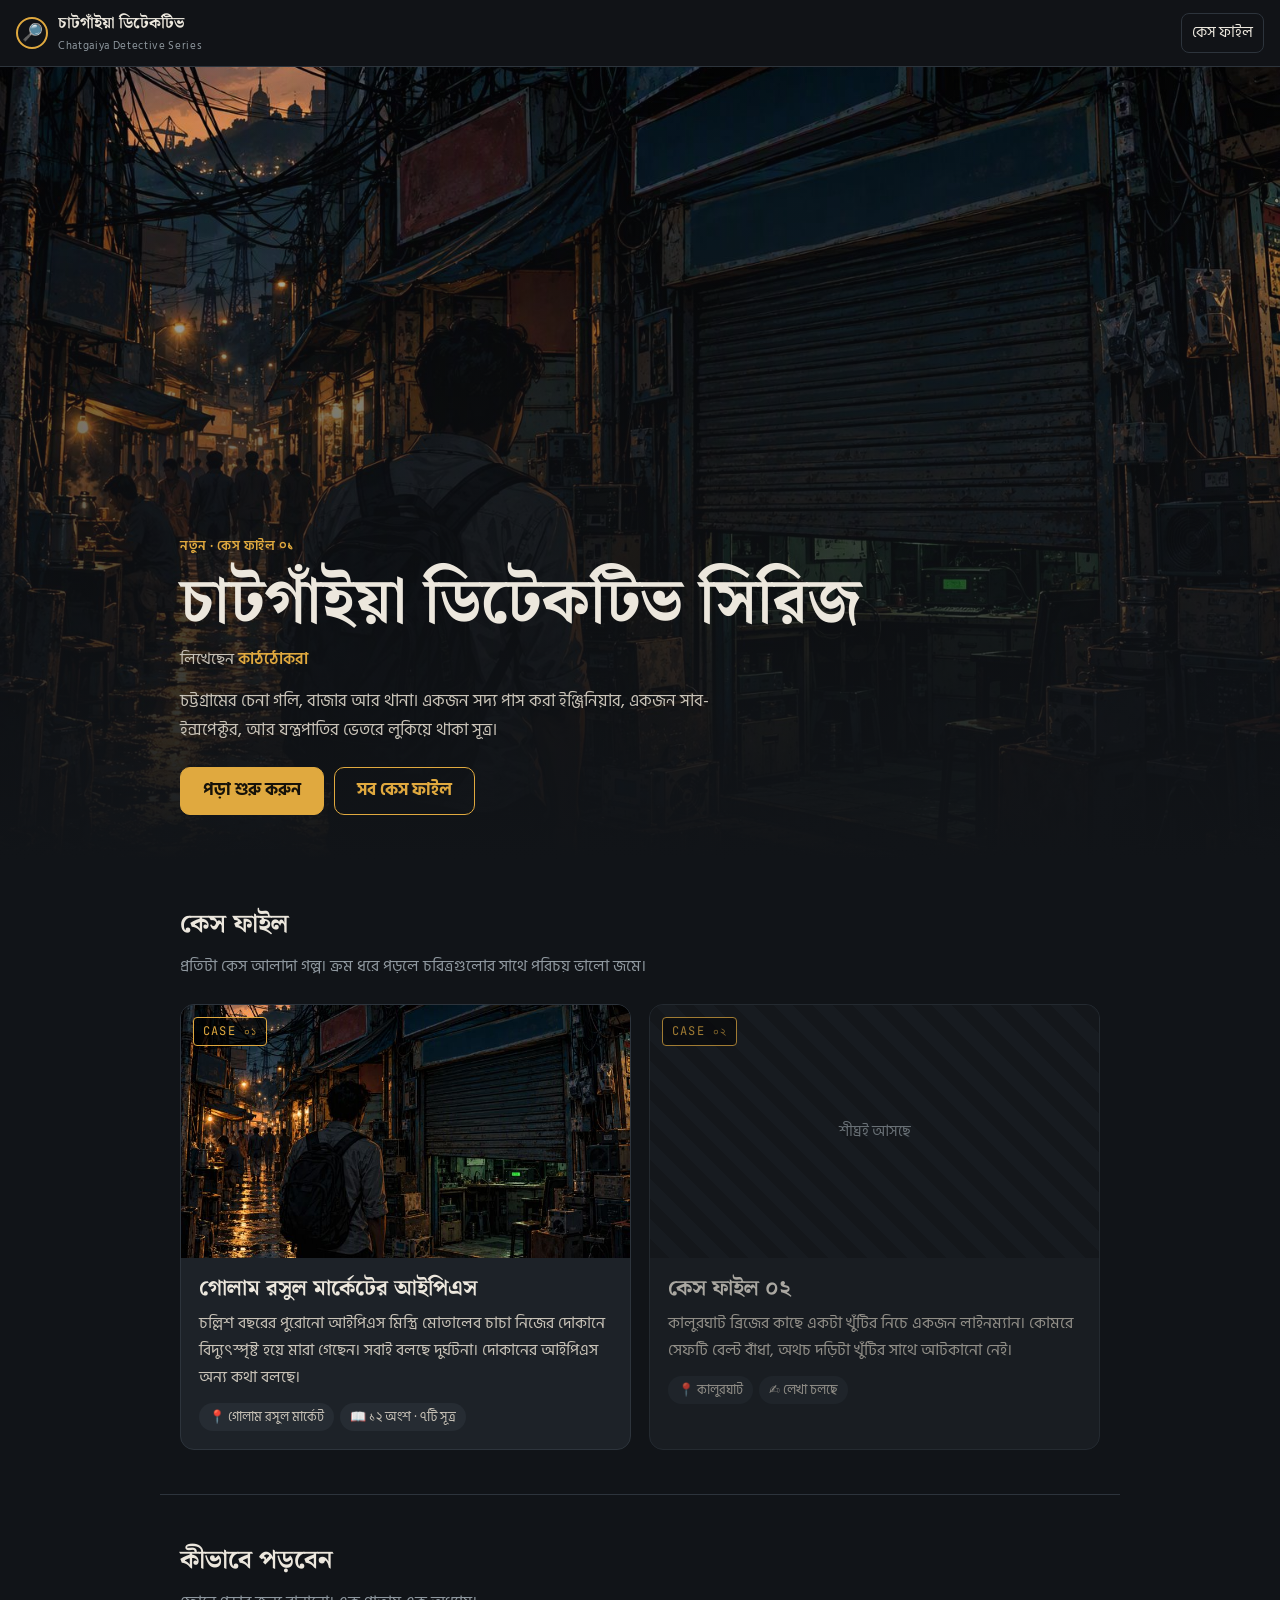
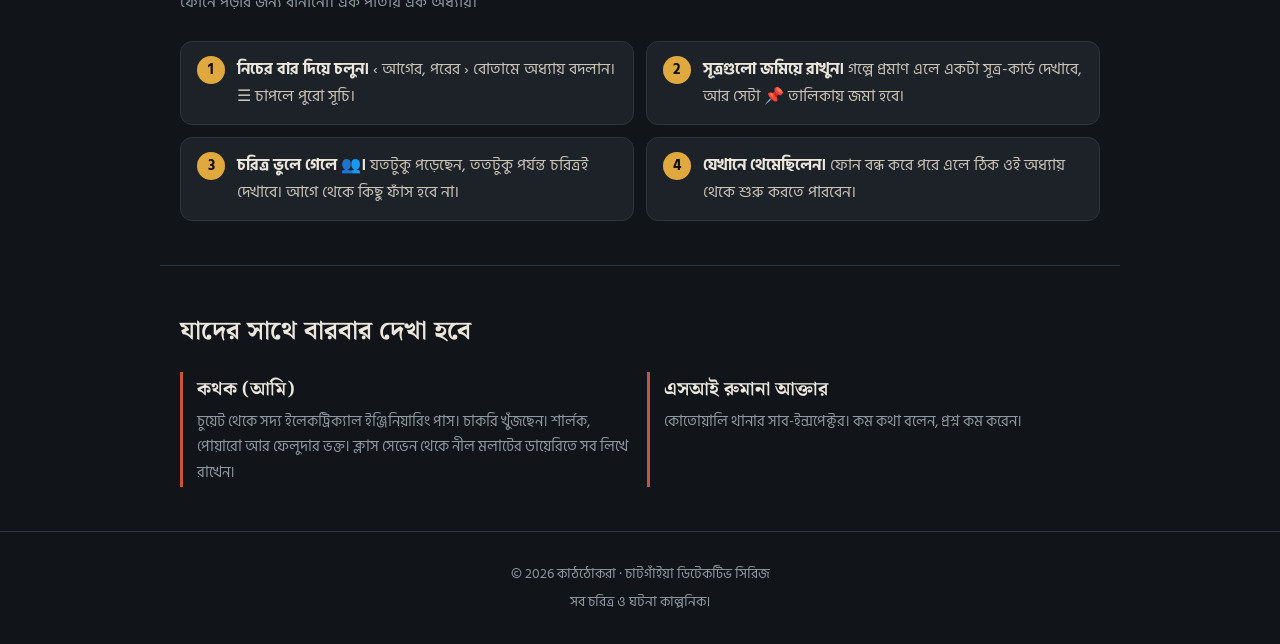
==== index.html @ a38cebf7 "Add files via upload" ====
<!DOCTYPE html>
<html lang="bn">
<head>
<meta charset="UTF-8">
<meta name="viewport" content="width=device-width, initial-scale=1, viewport-fit=cover">
<meta name="theme-color" content="#111418">
<title>চাটগাঁইয়া ডিটেকটিভ সিরিজ · কাঠঠোকরা</title>
<meta name="description" content="চট্টগ্রামের পটভূমিতে বাংলা গোয়েন্দা গল্পের সিরিজ। লেখক: কাঠঠোকরা।">
<meta property="og:title" content="চাটগাঁইয়া ডিটেকটিভ সিরিজ">
<meta property="og:description" content="চট্টগ্রামের পটভূমিতে বাংলা গোয়েন্দা গল্প। লেখক: কাঠঠোকরা।">
<meta property="og:image" content="assets/img/case01-card.jpg">
<link rel="icon" href="data:image/svg+xml,<svg xmlns='http://www.w3.org/2000/svg' viewBox='0 0 100 100'><text y='.9em' font-size='90'>🔎</text></svg>">
<link rel="preconnect" href="https://fonts.googleapis.com"><link rel="preconnect" href="https://fonts.gstatic.com" crossorigin>
<link href="https://fonts.googleapis.com/css2?family=Hind+Siliguri:wght@400;600;700&family=JetBrains+Mono:wght@400;700&family=Noto+Serif+Bengali:wght@400;600;700&display=swap" rel="stylesheet">
<link rel="stylesheet" href="assets/css/style.css">
</head>
<body>
<header class="top">
  <a class="brand" href="index.html"><span class="mark">🔎</span><span><b>চাটগাঁইয়া ডিটেকটিভ</b><small>Chatgaiya Detective Series</small></span></a>
  <a class="icon" href="#cases" style="color:inherit">কেস ফাইল</a>
</header>

<section class="hero" id="hero"><div class="hero-in">
  <div class="kicker" id="heroKicker"></div>
  <h1>চাটগাঁইয়া ডিটেকটিভ সিরিজ</h1>
  <p class="pen">লিখেছেন <b>কাঠঠোকরা</b></p>
  <p class="lead">চট্টগ্রামের চেনা গলি, বাজার আর থানা। একজন সদ্য পাস করা ইঞ্জিনিয়ার, একজন সাব-ইন্সপেক্টর, আর যন্ত্রপাতির ভেতরে লুকিয়ে থাকা সূত্র।</p>
  <div class="btns" id="heroBtns"></div>
</div></section>

<section class="wrap" id="cases">
  <h2>কেস ফাইল</h2>
  <p class="sub">প্রতিটা কেস আলাদা গল্প। ক্রম ধরে পড়লে চরিত্রগুলোর সাথে পরিচয় ভালো জমে।</p>
  <div class="cases" id="caseList"></div>
</section>

<div class="hr"></div>

<section class="wrap">
  <h2>কীভাবে পড়বেন</h2>
  <p class="sub">ফোনে পড়ার জন্য বানানো। এক পাতায় এক অধ্যায়।</p>
  <div class="howto">
    <div><b>নিচের বার দিয়ে চলুন।</b> ‹ আগের, পরের › বোতামে অধ্যায় বদলান। ☰ চাপলে পুরো সূচি।</div>
    <div><b>সূত্রগুলো জমিয়ে রাখুন।</b> গল্পে প্রমাণ এলে একটা সূত্র-কার্ড দেখাবে, আর সেটা 📌 তালিকায় জমা হবে।</div>
    <div><b>চরিত্র ভুলে গেলে 👥।</b> যতটুকু পড়েছেন, ততটুকু পর্যন্ত চরিত্রই দেখাবে। আগে থেকে কিছু ফাঁস হবে না।</div>
    <div><b>যেখানে থেমেছিলেন।</b> ফোন বন্ধ করে পরে এলে ঠিক ওই অধ্যায় থেকে শুরু করতে পারবেন।</div>
  </div>
</section>

<div class="hr"></div>

<section class="wrap">
  <h2>যাদের সাথে বারবার দেখা হবে</h2>
  <div class="people" style="margin-top:18px">
    <div class="person"><h4>কথক (আমি)</h4><p>চুয়েট থেকে সদ্য ইলেকট্রিক্যাল ইঞ্জিনিয়ারিং পাস। চাকরি খুঁজছেন। শার্লক, পোয়ারো আর ফেলুদার ভক্ত। ক্লাস সেভেন থেকে নীল মলাটের ডায়েরিতে সব লিখে রাখেন।</p></div>
    <div class="person"><h4>এসআই রুমানা আক্তার</h4><p>কোতোয়ালি থানার সাব-ইন্সপেক্টর। কম কথা বলেন, প্রশ্ন কম করেন।</p></div>
  </div>
</section>

<footer class="foot">
  <p>© <span id="yr"></span> কাঠঠোকরা · চাটগাঁইয়া ডিটেকটিভ সিরিজ</p>
  <p>সব চরিত্র ও ঘটনা কাল্পনিক।</p>
</footer>

<script src="series.js"></script>
<script>
(function(){
  const S = window.CDS_SERIES;
  const get = (k,d)=>{try{const v=localStorage.getItem(k);return v===null?d:JSON.parse(v)}catch(e){return d}};
  if (get("cds-theme","dark")==="paper") document.body.classList.add("paper");
  document.getElementById("yr").textContent = new Date().getFullYear();
  const pub = S.cases.filter(c=>c.status==="published");
  const latest = pub[pub.length-1];
  if (latest){
    document.getElementById("hero").style.backgroundImage = `url('${latest.cover.replace("-card","-cover")}')`;
    document.getElementById("heroKicker").textContent = `নতুন · কেস ফাইল ${latest.no}`;
    const last = get(`cds:${latest.id}:last`, null);
    document.getElementById("heroBtns").innerHTML =
      `<a class="btn" href="read.html?case=${latest.id}${last?"#"+last:""}">${last?"আবার পড়া শুরু করুন":"পড়া শুরু করুন"}</a>
       <a class="btn ghost" href="#cases">সব কেস ফাইল</a>`;
  }
  document.getElementById("caseList").innerHTML = S.cases.map(c=>{
    if (c.status!=="published") return `<div class="case soon"><div class="th">শীঘ্রই আসছে<span class="no">CASE ${c.no}</span></div>
      <div class="bd"><h3>${c.title}</h3><p>${c.blurb}</p><div class="chips">${c.place?`<span class="chip">📍 ${c.place}</span>`:""}<span class="chip">✍️ লেখা চলছে</span></div></div></div>`;
    const max = get(`cds:${c.id}:max`, -1), last = get(`cds:${c.id}:last`, null);
    const prog = max>=0 ? `<span class="progress-pill">● পড়া চলছে · যেখানে থেমেছিলেন সেখান থেকে খুলবে</span>` : "";
    return `<a class="case" href="read.html?case=${c.id}${last?"#"+last:""}"><div class="th" style="background-image:url('${c.cover}')"><span class="no">CASE ${c.no}</span></div>
      <div class="bd"><h3>${c.title}</h3><p>${c.blurb}</p><div class="chips"><span class="chip">📍 ${c.place}</span>${c.length?`<span class="chip">📖 ${c.length}</span>`:""}</div>${prog}</div></a>`;
  }).join("");
})();
</script>
</body>
</html>
---- assets/css/style.css ----
/* =========================================================
   চাটগাঁইয়া ডিটেকটিভ সিরিজ · shared styles (mobile first)
   ========================================================= */
:root{
  --bg:#111418; --bg2:#171b20; --card:#1d2228; --line:#2d343c;
  --text:#ece7dd; --soft:#c9c3b8; --muted:#8f989f;
  --gold:#e0a93f; --rust:#c4553a; --blue:#5b84b1; --green:#7dffa8;
  --paper:#f7f2e8; --paper2:#efe7d6; --ink:#24201b;
  --serif:"Noto Serif Bengali","Nirmala UI",serif;
  --sans:"Hind Siliguri","Nirmala UI",system-ui,sans-serif;
  --mono:"JetBrains Mono","Courier New",monospace;
  --fs:18px;
  --bar:60px;
}
*{box-sizing:border-box}
html{-webkit-text-size-adjust:100%}
body{margin:0;background:var(--bg);color:var(--text);font-family:var(--sans);line-height:1.7;-webkit-font-smoothing:antialiased}
a{color:var(--gold);text-decoration:none}
img{max-width:100%;display:block}
button{font-family:var(--sans)}

/* ---------- header ---------- */
.top{position:sticky;top:0;z-index:40;display:flex;align-items:center;justify-content:space-between;gap:10px;
  padding:10px 16px;background:rgba(17,20,24,.94);backdrop-filter:blur(8px);border-bottom:1px solid var(--line)}
.brand{display:flex;align-items:center;gap:10px;color:var(--text);min-width:0}
.mark{flex:none;width:32px;height:32px;border-radius:50%;border:2px solid var(--gold);display:grid;place-items:center;font-size:17px}
.brand b{font-family:var(--serif);font-size:16px;white-space:nowrap;overflow:hidden;text-overflow:ellipsis;display:block}
.brand small{display:block;font-size:11px;color:var(--muted);letter-spacing:.06em}
.top .icon{flex:none;background:none;border:1px solid var(--line);color:var(--text);border-radius:8px;padding:6px 10px;font-size:15px;cursor:pointer}

/* ---------- home ---------- */
.hero{position:relative;min-height:88vh;display:flex;align-items:flex-end;background:#000 center/cover no-repeat}
.hero::after{content:"";position:absolute;inset:0;background:linear-gradient(180deg,rgba(17,20,24,.1) 0%,rgba(17,20,24,.55) 45%,var(--bg) 100%)}
.hero-in{position:relative;z-index:1;width:100%;max-width:960px;margin:0 auto;padding:0 20px 44px}
.kicker{font-size:13px;color:var(--gold);font-weight:600;letter-spacing:.04em}
.hero h1{font-family:var(--serif);font-size:clamp(34px,9vw,64px);line-height:1.2;margin:8px 0 4px}
.pen{color:var(--soft);font-size:16px;margin:0 0 14px}
.pen b{color:var(--gold);font-weight:600}
.hero p.lead{font-size:17px;color:var(--soft);max-width:560px;margin:0 0 22px}
.btn{display:inline-flex;align-items:center;justify-content:center;gap:8px;min-height:48px;padding:0 22px;border-radius:10px;
  background:var(--gold);color:#16120a;font-weight:700;font-size:17px;border:1px solid var(--gold);cursor:pointer}
.btn.ghost{background:transparent;color:var(--gold)}
.btn.block{display:flex;width:100%}
.btns{display:flex;flex-wrap:wrap;gap:10px}

.wrap{max-width:960px;margin:0 auto;padding:44px 20px}
.wrap h2{font-family:var(--serif);font-size:26px;margin:0 0 6px}
.wrap .sub{color:var(--muted);margin:0 0 24px}
.hr{height:1px;background:var(--line);max-width:960px;margin:0 auto}

.cases{display:grid;gap:18px}
.case{display:flex;flex-direction:column;background:var(--card);border:1px solid var(--line);border-radius:14px;overflow:hidden;color:var(--text)}
.case .th{aspect-ratio:16/9;background:#0b0d0f center/cover no-repeat;position:relative}
.case .no{position:absolute;left:12px;top:12px;font-family:var(--mono);font-size:12px;letter-spacing:.1em;color:var(--gold);
  border:1px solid var(--gold);background:rgba(0,0,0,.6);padding:3px 9px;border-radius:4px}
.case .bd{padding:16px 18px 18px}
.case h3{font-family:var(--serif);font-size:22px;margin:0 0 6px;line-height:1.35}
.case p{margin:0 0 12px;color:var(--soft);font-size:16px}
.chips{display:flex;flex-wrap:wrap;gap:6px}
.chip{font-size:13px;color:var(--soft);background:#262c33;border-radius:99px;padding:3px 10px}
.case.soon{opacity:.7}
.case.soon .th{background:repeating-linear-gradient(45deg,#16191d 0 14px,#1b1f24 14px 28px);display:grid;place-items:center;color:var(--muted);font-size:15px}
.progress-pill{display:inline-block;margin-top:10px;font-size:13px;color:var(--green)}

.howto{display:grid;gap:12px;counter-reset:s}
.howto div{background:var(--card);border:1px solid var(--line);border-radius:12px;padding:14px 16px 14px 56px;position:relative;color:var(--soft)}
.howto div::before{counter-increment:s;content:counter(s);position:absolute;left:16px;top:14px;width:28px;height:28px;border-radius:50%;
  background:var(--gold);color:#111;font-weight:700;display:grid;place-items:center;font-size:15px}
.howto b{color:var(--text)}

.people{display:grid;gap:14px}
.person{border-left:3px solid var(--rust);padding:2px 0 2px 14px}
.person h4{font-family:var(--serif);font-size:19px;margin:0 0 2px}
.person p{margin:0;color:var(--muted);font-size:15px}

.foot{border-top:1px solid var(--line);padding:26px 20px calc(26px + env(safe-area-inset-bottom));text-align:center;color:var(--muted);font-size:14px}
.foot p{margin:4px 0}

/* =========================================================
   READER
   ========================================================= */
body.reader{padding-bottom:calc(var(--bar) + env(safe-area-inset-bottom))}
.pbar{position:fixed;left:0;top:0;height:3px;background:var(--gold);width:0;z-index:60;transition:width .15s}

.page{max-width:680px;margin:0 auto;padding:0 18px}

/* cover */
.cover{position:relative;margin:0 -18px;min-height:72vh;display:flex;align-items:flex-end;background:#000 center/cover no-repeat}
.cover::after{content:"";position:absolute;inset:0;background:linear-gradient(180deg,transparent 15%,rgba(10,12,14,.75) 55%,var(--bg) 100%)}
.cover .in{position:relative;z-index:1;padding:0 18px 28px;width:100%}
.cover h1{font-family:var(--serif);font-size:clamp(32px,8.5vw,48px);line-height:1.25;margin:6px 0 10px}
.cover .tag{color:var(--soft);font-size:16px;margin:0 0 16px}
.cover .meta{display:flex;flex-wrap:wrap;gap:6px;margin-bottom:18px}

.intro-box{background:var(--card);border:1px solid var(--line);border-radius:14px;padding:16px 18px;margin:22px 0}
.intro-box h3{margin:0 0 10px;font-size:17px;color:var(--gold)}
.legend{display:grid;gap:10px;margin:0;padding:0;list-style:none}
.legend li{display:flex;gap:12px;align-items:flex-start;font-size:15px;color:var(--soft)}
.legend .sw{flex:none;width:34px;height:26px;border-radius:6px;display:grid;place-items:center;font-size:14px}
.sw.c{background:#f3ecdd;color:var(--rust);font-weight:700;border-left:4px solid var(--rust)}
.sw.d{background:#1e2733;border-left:4px solid var(--blue)}
.sw.s{background:#262c33}
.sw.p{background:var(--gold);color:#111}

/* chapter head */
.ch{padding:26px 0 8px}
.ch-top{display:flex;align-items:center;justify-content:space-between;gap:10px;margin-bottom:10px}
.ch-no{font-size:14px;font-weight:700;color:var(--rust)}
.ch-count{font-family:var(--mono);font-size:12px;color:var(--muted)}
.ch h2{font-family:var(--serif);font-size:clamp(26px,7vw,34px);line-height:1.3;margin:0 0 14px}
.scene{display:flex;flex-wrap:wrap;gap:8px;margin:0 0 14px}
.scene span{display:inline-flex;align-items:center;gap:6px;font-size:14px;background:#232930;color:var(--soft);padding:5px 11px;border-radius:99px}

/* day strip */
.days{display:flex;align-items:center;gap:0;margin:0 0 22px;padding:10px 12px;background:var(--bg2);border:1px solid var(--line);border-radius:12px;overflow-x:auto}
.day{flex:1 0 auto;display:flex;flex-direction:column;align-items:center;font-size:12px;color:var(--muted);min-width:64px;position:relative}
.day i{width:12px;height:12px;border-radius:50%;background:#3a424b;margin-bottom:5px;position:relative;z-index:1}
.day::before{content:"";position:absolute;top:5px;left:-50%;right:50%;height:2px;background:#3a424b}
.day:first-child::before{display:none}
.day.done i{background:#6c7680}
.day.on{color:var(--text);font-weight:700}
.day.on i{background:var(--gold);box-shadow:0 0 0 4px rgba(224,169,63,.25)}

/* prose */
.prose p{font-family:var(--serif);font-size:var(--fs);line-height:1.95;margin:0 0 1em;color:#e6e0d4}
.prose p.dlg{padding-left:12px;border-left:2px solid #3a424b}
.diary{background:#1a212b;border:1px solid #2b3747;border-left:4px solid var(--blue);border-radius:10px;padding:18px 18px 4px;margin:0 0 18px}
.diary .dtag{font-size:13px;color:#9fb6d3;margin:0 0 10px;font-weight:600}

.scene-break{text-align:center;color:var(--muted);letter-spacing:.6em;margin:8px 0 22px}

/* clue cards */
.clue{margin:26px 0 30px;background:#f5efe2;color:var(--ink);border-radius:12px;overflow:hidden;border:1px solid #d9ccb2;
  box-shadow:0 8px 24px rgba(0,0,0,.25)}
.clue-h{display:flex;align-items:center;gap:10px;padding:10px 14px;background:#2a2521;color:#fff}
.clue-n{flex:none;background:var(--rust);color:#fff;font-weight:700;font-size:13px;border-radius:6px;padding:2px 8px}
.clue-t{font-weight:600;font-size:15px;line-height:1.4}
.clue-b{padding:14px}
.clue .cap{font-size:14.5px;line-height:1.65;color:#4b453c;margin:12px 0 0;padding-top:10px;border-top:1px dashed #cdbfa5}
.clue .cap b{color:var(--ink)}

.screen{background:#0b1710;color:var(--green);font-family:var(--mono);font-size:13px;line-height:1.75;border-radius:8px;
  padding:12px 12px;border:3px solid #2a3a30;overflow-x:auto;white-space:pre}
.screen .hl{background:var(--green);color:#0b1710;display:inline-block;min-width:100%}

.phone{max-width:300px;margin:0 auto;background:#0e1013;border-radius:26px;padding:14px 12px 18px;border:2px solid #333}
.phone .who{color:#fff;text-align:center;font-size:14px;font-weight:600;margin-bottom:10px}
.phone .ph-img{height:110px;border-radius:12px;background:linear-gradient(160deg,#2b2f33,#121416);display:grid;place-items:center;color:#9aa;font-size:13px;margin-bottom:8px;text-align:center;padding:8px}
.bubble{background:#2b3138;color:#eee;border-radius:14px 14px 14px 4px;padding:9px 12px;font-size:14.5px;line-height:1.55;margin-bottom:8px;max-width:88%}
.bubble.me{background:#1f6f54;margin-left:auto;border-radius:14px 14px 4px 14px;max-width:50%;text-align:right}

.ledger{display:grid;gap:8px}
.ledger .tagline{display:inline-flex;gap:8px;align-items:center;border:1px dashed #8a7a5c;border-radius:6px;padding:4px 10px;font-size:14px;margin-bottom:6px;background:#fffaf0}
.entry{display:grid;grid-template-columns:52px 1fr;gap:4px 10px;background:#fffaf0;border:1px solid #e1d5bd;border-radius:8px;padding:9px 11px;font-size:14.5px;line-height:1.5}
.entry .no{grid-row:span 3;font-family:var(--mono);font-weight:700;font-size:16px;color:#6a5f4e;align-self:center}
.entry .t,.entry .w,.entry .c{grid-column:2}
.entry .no{grid-column:1;grid-row:1 / span 3}
.entry .t{color:#6a5f4e;font-size:13px}
.entry .w{font-weight:600}
.entry .c{color:#3f3a33}
.entry.hit{background:#fbe1d6;border-color:var(--rust);box-shadow:inset 4px 0 0 var(--rust)}
.entry.hit .no{color:var(--rust)}

.versus{display:grid;gap:10px}
.vs{border-radius:10px;overflow:hidden;border:1px solid #dccfb6}
.vs div{padding:9px 12px;font-size:14.5px;line-height:1.55}
.vs .a{background:#ece6da}
.vs .a::before{content:"দাবি: ";font-weight:700;color:#5f574b}
.vs .b{background:#fff6ef;border-top:1px solid #e8d8c4}
.vs .b::before{content:"প্রমাণ: ";font-weight:700;color:var(--rust)}

.clue svg{width:100%;height:auto;display:block}
.legend-row{display:flex;flex-wrap:wrap;gap:10px 16px;font-size:13px;margin-top:10px;color:#4b453c}
.legend-row span{display:inline-flex;align-items:center;gap:6px}
.legend-row i{width:14px;height:14px;border-radius:3px;display:inline-block}

/* chapter end */
.ch-end{margin:30px 0 20px;display:grid;gap:10px}
.next-card{display:block;background:var(--card);border:1px solid var(--line);border-radius:14px;padding:14px 16px;color:var(--text)}
.next-card small{display:block;color:var(--muted);font-size:13px}
.next-card b{font-family:var(--serif);font-size:19px}
.next-card.go{border-color:var(--gold);background:linear-gradient(90deg,rgba(224,169,63,.12),transparent)}
.fin{text-align:center;padding:24px 0 10px}
.fin .stamp{display:inline-block;border:2px solid var(--rust);color:var(--rust);font-weight:700;padding:6px 16px;border-radius:6px;transform:rotate(-4deg);font-size:18px;letter-spacing:.06em}

/* bottom bar */
.bbar{position:fixed;left:0;right:0;bottom:0;z-index:50;height:calc(var(--bar) + env(safe-area-inset-bottom));padding-bottom:env(safe-area-inset-bottom);
  display:grid;grid-template-columns:1fr 1.4fr 1fr 1fr 1fr;background:rgba(23,27,32,.97);backdrop-filter:blur(8px);border-top:1px solid var(--line)}
.bbar button{background:none;border:none;color:var(--soft);display:flex;flex-direction:column;align-items:center;justify-content:center;gap:1px;font-size:12px;cursor:pointer;position:relative;min-height:48px}
.bbar button .ic{font-size:19px;line-height:1}
.bbar button:disabled{opacity:.3}
.bbar .badge{position:absolute;top:6px;right:calc(50% - 22px);background:var(--rust);color:#fff;font-size:11px;border-radius:99px;padding:0 6px;line-height:17px}
.bbar .badge.pop{animation:pop .6s}
@keyframes pop{0%{transform:scale(1)}40%{transform:scale(1.6)}100%{transform:scale(1)}}

/* sheets */
.veil{position:fixed;inset:0;background:rgba(0,0,0,.55);z-index:70;opacity:0;pointer-events:none;transition:opacity .2s}
.veil.on{opacity:1;pointer-events:auto}
.sheet{position:fixed;left:0;right:0;bottom:0;z-index:80;max-height:82vh;overflow-y:auto;background:var(--bg2);border-radius:18px 18px 0 0;
  border-top:1px solid var(--line);padding:8px 18px calc(22px + env(safe-area-inset-bottom));transform:translateY(105%);transition:transform .25s}
.sheet.on{transform:none}
.sheet .grab{width:44px;height:5px;border-radius:9px;background:#3a424b;margin:4px auto 12px}
.sheet h3{margin:0 0 4px;font-size:18px;padding-right:48px}
.sheet .x{position:absolute;right:12px;top:14px;width:40px;height:40px;border-radius:50%;border:1px solid var(--line);background:none;color:inherit;font-size:18px;cursor:pointer}
.sheet .hint{color:var(--muted);font-size:14px;margin:0 0 14px}
.toc{list-style:none;margin:0;padding:0}
.toc a{display:flex;gap:12px;align-items:center;padding:11px 8px;border-radius:10px;color:var(--soft)}
.toc a .n{flex:none;width:30px;height:30px;border-radius:50%;border:1px solid var(--line);display:grid;place-items:center;font-size:13px}
.toc a small{display:block;color:var(--muted);font-size:12px}
.toc a.read .n{background:#2a3138;color:var(--text)}
.toc a.cur{background:rgba(224,169,63,.1);color:var(--text)}
.toc a.cur .n{background:var(--gold);color:#111;border-color:var(--gold)}
.board{display:grid;gap:10px}
.board a{display:flex;gap:12px;align-items:center;background:#f5efe2;color:var(--ink);border-radius:10px;padding:10px 12px}
.board a .clue-n{flex:none}
.board a small{display:block;color:#6a5f4e;font-size:12px}
.board .locked{background:var(--card);color:var(--muted);border:1px dashed var(--line)}
.cast{display:grid;gap:12px}
.cast div{border-left:3px solid var(--rust);padding:2px 0 2px 12px}
.cast b{font-family:var(--serif);font-size:17px}
.cast p{margin:2px 0 0;color:var(--muted);font-size:14.5px}
.cast .hid{border-color:var(--line);color:var(--muted);font-size:14px}
.set-row{display:flex;align-items:center;justify-content:space-between;padding:12px 0;border-bottom:1px solid var(--line)}
.set-row .ctl{display:flex;gap:8px}
.set-row button{min-width:48px;min-height:42px;border-radius:10px;border:1px solid var(--line);background:var(--card);color:var(--text);font-size:16px;cursor:pointer}
.set-row button.on{border-color:var(--gold);color:var(--gold)}

.toast{position:fixed;left:50%;bottom:calc(var(--bar) + 16px + env(safe-area-inset-bottom));transform:translate(-50%,20px);opacity:0;z-index:65;
  background:#f5efe2;color:var(--ink);border-left:4px solid var(--rust);padding:9px 14px;border-radius:10px;font-size:14.5px;box-shadow:0 8px 20px rgba(0,0,0,.4);
  transition:all .3s;pointer-events:none;width:max-content;max-width:90vw}
.toast.on{opacity:1;transform:translate(-50%,0)}

/* ---------- paper (light) mode ---------- */
body.paper{background:var(--paper);color:var(--ink)}
body.paper .top{background:rgba(247,242,232,.95);border-color:#ddd2bd}
body.paper .brand,body.paper .top .icon{color:var(--ink)}
body.paper .top .icon{border-color:#d6cab2}
body.paper .prose p{color:#2a251f}
body.paper .prose p.dlg{border-color:#d2c4a8}
body.paper .diary{background:#e8eef5;border-color:#c6d3e2}
body.paper .diary .dtag{color:#3d5f86}
body.paper .scene span,body.paper .chip{background:#ebe2d0;color:#4b453c}
body.paper .days{background:#efe7d6;border-color:#ddd2bd}
body.paper .day.on{color:var(--ink)}
body.paper .next-card,body.paper .intro-box{background:#fffaf0;border-color:#ddd2bd;color:var(--ink)}
body.paper .intro-box li{color:#4b453c}
body.paper .bbar{background:rgba(239,231,214,.97);border-color:#ddd2bd}
body.paper .bbar button{color:#4b453c}
body.paper .sheet{background:#f3ecdf}
body.paper .toc a{color:#4b453c}
body.paper .toc a.cur,body.paper .cast b{color:var(--ink)}
body.paper .set-row button{background:#fffaf0;color:var(--ink);border-color:#d6cab2}
body.paper .cover::after{background:linear-gradient(180deg,transparent 15%,rgba(10,12,14,.75) 60%,rgba(10,12,14,.95) 100%)}
body.paper .cover .in{color:#fff}
body.paper .clue{box-shadow:0 4px 14px rgba(0,0,0,.08)}

@media (max-width:420px){.screen{font-size:11.5px;padding:10px}}

/* ---------- larger screens ---------- */
@media (min-width:720px){
  .cases{grid-template-columns:1fr 1fr}
  .people{grid-template-columns:1fr 1fr}
  .howto{grid-template-columns:1fr 1fr}
  .cover{margin:0;border-radius:0 0 18px 18px}
  .bbar{left:50%;right:auto;width:560px;transform:translateX(-50%);border:1px solid var(--line);border-bottom:none;border-radius:16px 16px 0 0}
  .sheet{left:50%;right:auto;width:560px;transform:translate(-50%,105%)}
  .sheet.on{transform:translate(-50%,0)}
  .screen{font-size:14px}
}
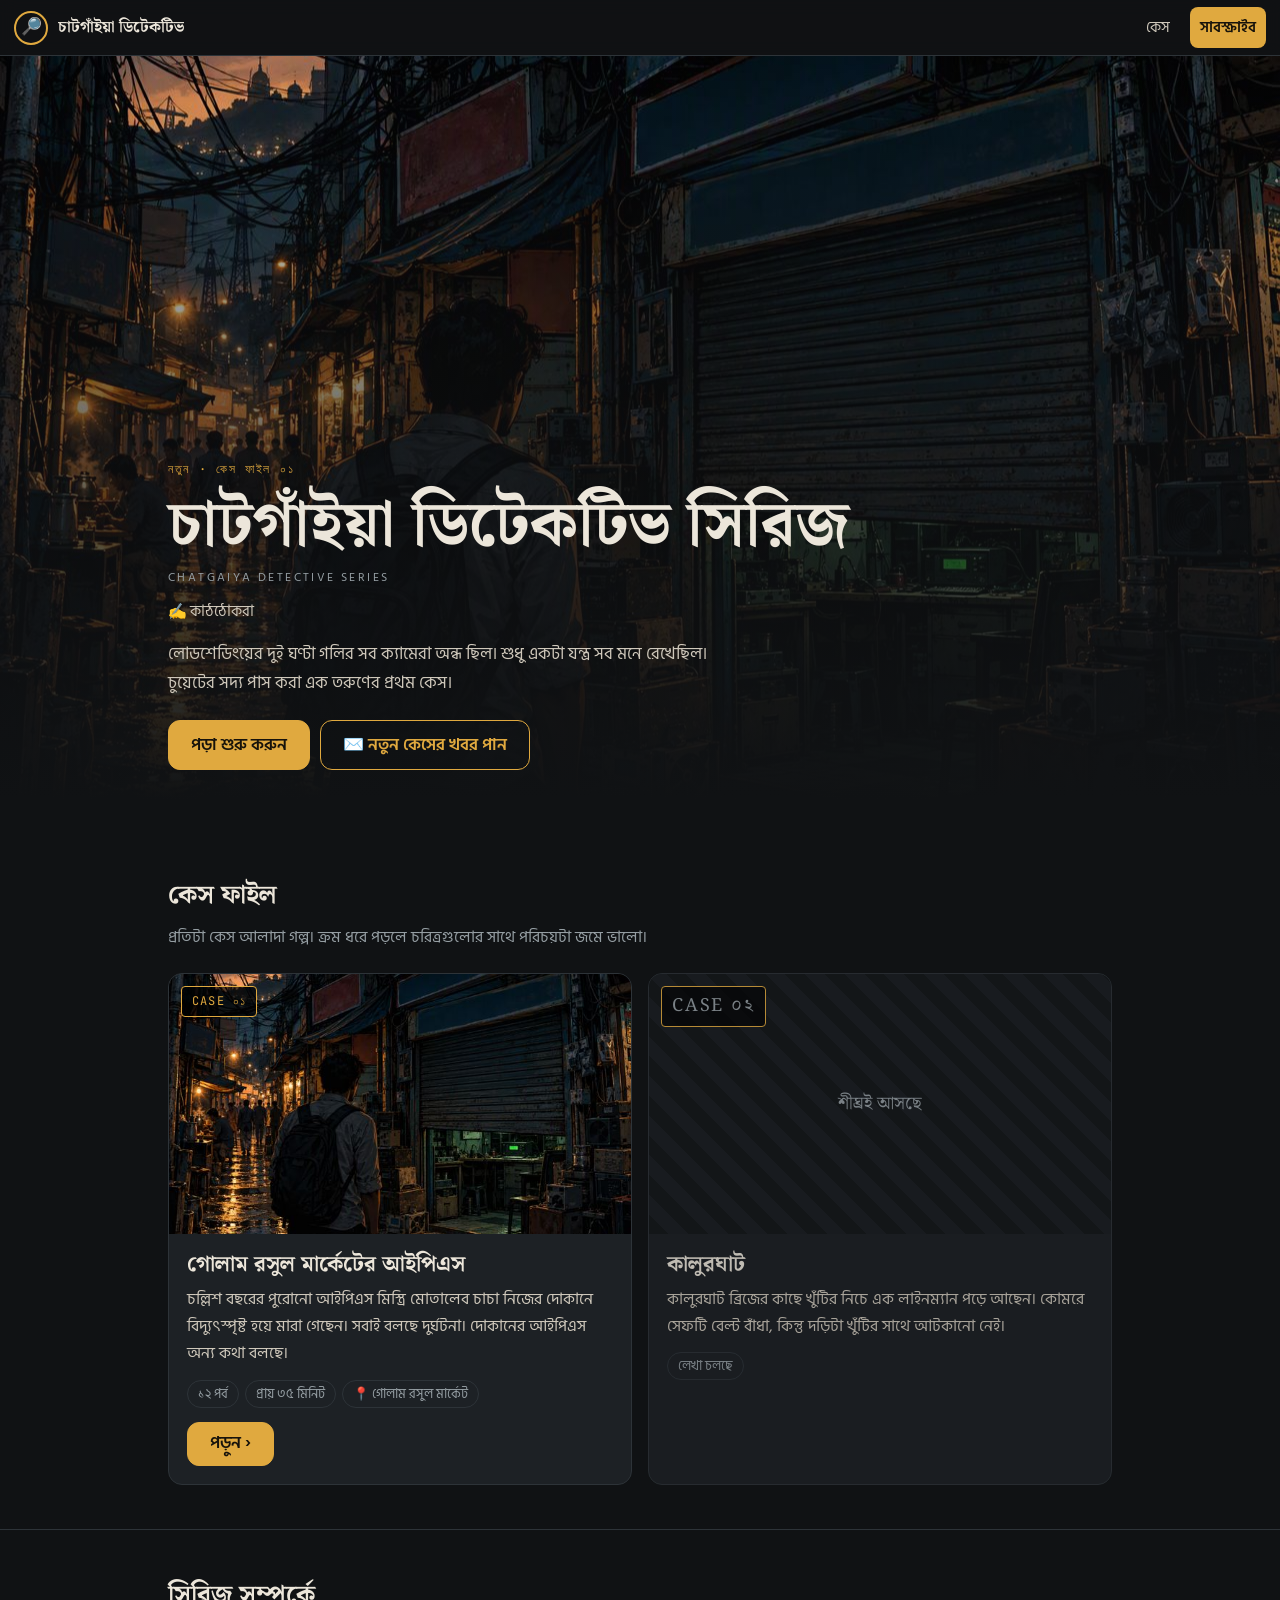
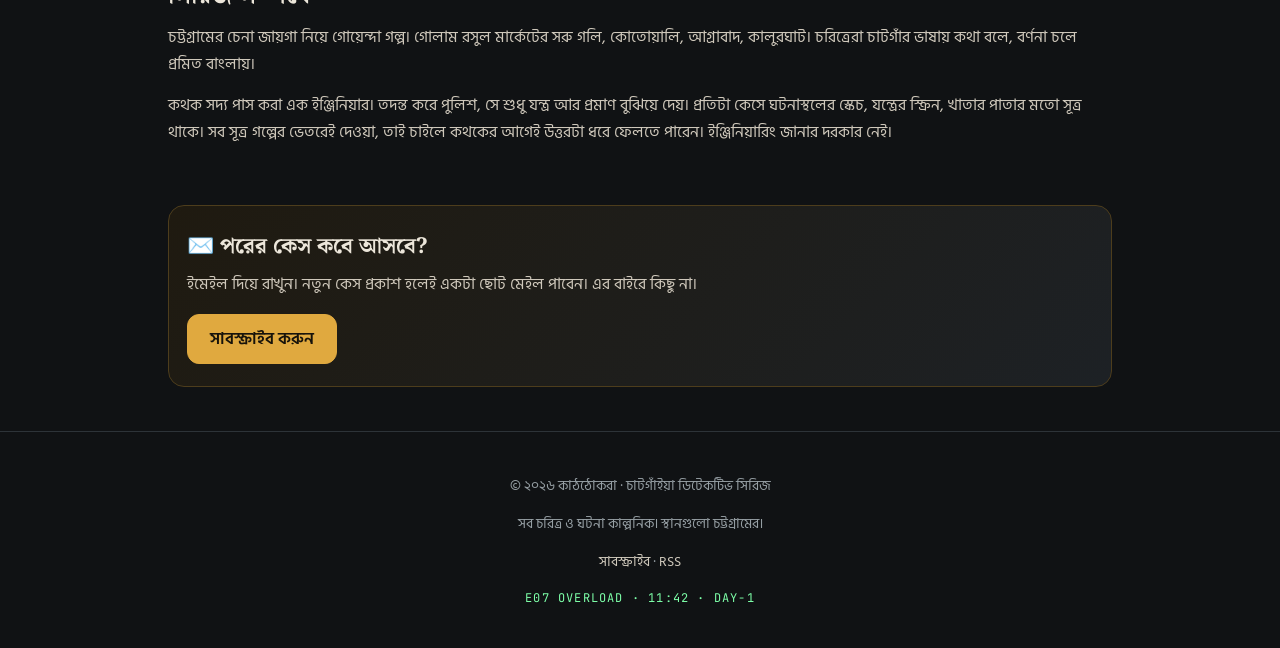
==== commit d92f6a01: "Add files via upload" ====
--- a/index.html
+++ b/index.html
@@ -3,91 +3,76 @@
 <head>
 <meta charset="UTF-8">
 <meta name="viewport" content="width=device-width, initial-scale=1, viewport-fit=cover">
-<meta name="theme-color" content="#111418">
-<title>চাটগাঁইয়া ডিটেকটিভ সিরিজ · কাঠঠোকরা</title>
-<meta name="description" content="চট্টগ্রামের পটভূমিতে বাংলা গোয়েন্দা গল্পের সিরিজ। লেখক: কাঠঠোকরা।">
+<meta name="theme-color" content="#101214">
+<link rel="icon" href="data:image/svg+xml,<svg xmlns=%27http://www.w3.org/2000/svg%27 viewBox=%270 0 100 100%27><text y=%27.9em%27 font-size=%2790%27>🔎</text></svg>">
+<link rel="preconnect" href="https://fonts.googleapis.com">
+<link rel="preconnect" href="https://fonts.gstatic.com" crossorigin>
+<link href="https://fonts.googleapis.com/css2?family=Hind+Siliguri:wght@400;600;700&family=JetBrains+Mono:wght@400;600&family=Noto+Serif+Bengali:wght@600;700&display=swap" rel="stylesheet">
+<link rel="stylesheet" href="assets/css/style.css">
+<link rel="alternate" type="application/rss+xml" title="চাটগাঁইয়া ডিটেকটিভ সিরিজ" href="feed.xml">
+<title>চাটগাঁইয়া ডিটেকটিভ সিরিজ | কাঠঠোকরা</title>
+<meta name="description" content="চট্টগ্রামের পটভূমিতে বাংলা গোয়েন্দা গল্প। লিখছেন কাঠঠোকরা।">
 <meta property="og:title" content="চাটগাঁইয়া ডিটেকটিভ সিরিজ">
-<meta property="og:description" content="চট্টগ্রামের পটভূমিতে বাংলা গোয়েন্দা গল্প। লেখক: কাঠঠোকরা।">
-<meta property="og:image" content="assets/img/case01-card.jpg">
-<link rel="icon" href="data:image/svg+xml,<svg xmlns='http://www.w3.org/2000/svg' viewBox='0 0 100 100'><text y='.9em' font-size='90'>🔎</text></svg>">
-<link rel="preconnect" href="https://fonts.googleapis.com"><link rel="preconnect" href="https://fonts.gstatic.com" crossorigin>
-<link href="https://fonts.googleapis.com/css2?family=Hind+Siliguri:wght@400;600;700&family=JetBrains+Mono:wght@400;700&family=Noto+Serif+Bengali:wght@400;600;700&display=swap" rel="stylesheet">
-<link rel="stylesheet" href="assets/css/style.css">
+<meta property="og:description" content="চট্টগ্রামের পটভূমিতে বাংলা গোয়েন্দা গল্প। কেস ফাইল ০১: গোলাম রসুল মার্কেটের আইপিএস।">
+<meta property="og:image" content="stories/case-01/card.jpg">
 </head>
 <body>
 <header class="top">
-  <a class="brand" href="index.html"><span class="mark">🔎</span><span><b>চাটগাঁইয়া ডিটেকটিভ</b><small>Chatgaiya Detective Series</small></span></a>
-  <a class="icon" href="#cases" style="color:inherit">কেস ফাইল</a>
+  <a class="brand" href="index.html"><span class="mark">🔎</span><b>চাটগাঁইয়া ডিটেকটিভ</b></a>
+  <a class="link" href="index.html#cases">কেস</a>
+  <a class="link cta" href="subscribe.html">সাবস্ক্রাইব</a>
 </header>
 
-<section class="hero" id="hero"><div class="hero-in">
-  <div class="kicker" id="heroKicker"></div>
-  <h1>চাটগাঁইয়া ডিটেকটিভ সিরিজ</h1>
-  <p class="pen">লিখেছেন <b>কাঠঠোকরা</b></p>
-  <p class="lead">চট্টগ্রামের চেনা গলি, বাজার আর থানা। একজন সদ্য পাস করা ইঞ্জিনিয়ার, একজন সাব-ইন্সপেক্টর, আর যন্ত্রপাতির ভেতরে লুকিয়ে থাকা সূত্র।</p>
-  <div class="btns" id="heroBtns"></div>
-</div></section>
-
-<section class="wrap" id="cases">
-  <h2>কেস ফাইল</h2>
-  <p class="sub">প্রতিটা কেস আলাদা গল্প। ক্রম ধরে পড়লে চরিত্রগুলোর সাথে পরিচয় ভালো জমে।</p>
-  <div class="cases" id="caseList"></div>
-</section>
-
-<div class="hr"></div>
-
-<section class="wrap">
-  <h2>কীভাবে পড়বেন</h2>
-  <p class="sub">ফোনে পড়ার জন্য বানানো। এক পাতায় এক অধ্যায়।</p>
-  <div class="howto">
-    <div><b>নিচের বার দিয়ে চলুন।</b> ‹ আগের, পরের › বোতামে অধ্যায় বদলান। ☰ চাপলে পুরো সূচি।</div>
-    <div><b>সূত্রগুলো জমিয়ে রাখুন।</b> গল্পে প্রমাণ এলে একটা সূত্র-কার্ড দেখাবে, আর সেটা 📌 তালিকায় জমা হবে।</div>
-    <div><b>চরিত্র ভুলে গেলে 👥।</b> যতটুকু পড়েছেন, ততটুকু পর্যন্ত চরিত্রই দেখাবে। আগে থেকে কিছু ফাঁস হবে না।</div>
-    <div><b>যেখানে থেমেছিলেন।</b> ফোন বন্ধ করে পরে এলে ঠিক ওই অধ্যায় থেকে শুরু করতে পারবেন।</div>
+<section class="hero" style="background-image:url('stories/case-01/cover.jpg')">
+  <div class="wrap">
+    <div class="kicker">নতুন · কেস ফাইল ০১</div>
+    <h1>চাটগাঁইয়া ডিটেকটিভ সিরিজ</h1>
+    <div class="en">Chatgaiya Detective Series</div>
+    <div class="pen">✍️ কাঠঠোকরা</div>
+    <p class="lead">লোডশেডিংয়ের দুই ঘণ্টা গলির সব ক্যামেরা অন্ধ ছিল। শুধু একটা যন্ত্র সব মনে রেখেছিল। চুয়েটের সদ্য পাস করা এক তরুণের প্রথম কেস।</p>
+    <div class="btns">
+      <a class="btn" href="read.html?case=case-01">পড়া শুরু করুন</a>
+      <a class="btn ghost" href="subscribe.html">✉️ নতুন কেসের খবর পান</a>
+    </div>
   </div>
 </section>
 
+<section class="sec" id="cases">
+  <div class="wrap">
+    <h2>কেস ফাইল</h2>
+    <p class="sub">প্রতিটা কেস আলাদা গল্প। ক্রম ধরে পড়লে চরিত্রগুলোর সাথে পরিচয়টা জমে ভালো।</p>
+    <div class="cases" id="caseList"></div>
+  </div>
+</section>
 <div class="hr"></div>
 
-<section class="wrap">
-  <h2>যাদের সাথে বারবার দেখা হবে</h2>
-  <div class="people" style="margin-top:18px">
-    <div class="person"><h4>কথক (আমি)</h4><p>চুয়েট থেকে সদ্য ইলেকট্রিক্যাল ইঞ্জিনিয়ারিং পাস। চাকরি খুঁজছেন। শার্লক, পোয়ারো আর ফেলুদার ভক্ত। ক্লাস সেভেন থেকে নীল মলাটের ডায়েরিতে সব লিখে রাখেন।</p></div>
-    <div class="person"><h4>এসআই রুমানা আক্তার</h4><p>কোতোয়ালি থানার সাব-ইন্সপেক্টর। কম কথা বলেন, প্রশ্ন কম করেন।</p></div>
+<section class="sec about">
+  <div class="wrap">
+    <h2>সিরিজ সম্পর্কে</h2>
+    <p>চট্টগ্রামের চেনা জায়গা নিয়ে গোয়েন্দা গল্প। গোলাম রসুল মার্কেটের সরু গলি, কোতোয়ালি, আগ্রাবাদ, কালুরঘাট। চরিত্রেরা চাটগাঁর ভাষায় কথা বলে, বর্ণনা চলে প্রমিত বাংলায়।</p>
+    <p>কথক সদ্য পাস করা এক ইঞ্জিনিয়ার। তদন্ত করে পুলিশ, সে শুধু যন্ত্র আর প্রমাণ বুঝিয়ে দেয়। প্রতিটা কেসে ঘটনাস্থলের স্কেচ, যন্ত্রের স্ক্রিন, খাতার পাতার মতো সূত্র থাকে। সব সূত্র গল্পের ভেতরেই দেওয়া, তাই চাইলে কথকের আগেই উত্তরটা ধরে ফেলতে পারেন। ইঞ্জিনিয়ারিং জানার দরকার নেই।</p>
+  </div>
+</section>
+
+<section class="sec" style="padding-top:0">
+  <div class="wrap">
+    <div class="sub-box">
+      <h3>✉️ পরের কেস কবে আসবে?</h3>
+      <p>ইমেইল দিয়ে রাখুন। নতুন কেস প্রকাশ হলেই একটা ছোট মেইল পাবেন। এর বাইরে কিছু না।</p>
+      <a class="btn" href="subscribe.html">সাবস্ক্রাইব করুন</a>
+    </div>
   </div>
 </section>
 
 <footer class="foot">
-  <p>© <span id="yr"></span> কাঠঠোকরা · চাটগাঁইয়া ডিটেকটিভ সিরিজ</p>
-  <p>সব চরিত্র ও ঘটনা কাল্পনিক।</p>
+  <p>© <span class="yr">২০২৬</span> কাঠঠোকরা · চাটগাঁইয়া ডিটেকটিভ সিরিজ</p>
+  <p>সব চরিত্র ও ঘটনা কাল্পনিক। স্থানগুলো চট্টগ্রামের।</p>
+  <p><a href="subscribe.html">সাবস্ক্রাইব</a> · <a href="feed.xml">RSS</a><span id="fbLink"></span></p>
+  <p class="code">E07 OVERLOAD · 11:42 · DAY-1</p>
 </footer>
-
-<script src="series.js"></script>
-<script>
-(function(){
-  const S = window.CDS_SERIES;
-  const get = (k,d)=>{try{const v=localStorage.getItem(k);return v===null?d:JSON.parse(v)}catch(e){return d}};
-  if (get("cds-theme","dark")==="paper") document.body.classList.add("paper");
-  document.getElementById("yr").textContent = new Date().getFullYear();
-  const pub = S.cases.filter(c=>c.status==="published");
-  const latest = pub[pub.length-1];
-  if (latest){
-    document.getElementById("hero").style.backgroundImage = `url('${latest.cover.replace("-card","-cover")}')`;
-    document.getElementById("heroKicker").textContent = `নতুন · কেস ফাইল ${latest.no}`;
-    const last = get(`cds:${latest.id}:last`, null);
-    document.getElementById("heroBtns").innerHTML =
-      `<a class="btn" href="read.html?case=${latest.id}${last?"#"+last:""}">${last?"আবার পড়া শুরু করুন":"পড়া শুরু করুন"}</a>
-       <a class="btn ghost" href="#cases">সব কেস ফাইল</a>`;
-  }
-  document.getElementById("caseList").innerHTML = S.cases.map(c=>{
-    if (c.status!=="published") return `<div class="case soon"><div class="th">শীঘ্রই আসছে<span class="no">CASE ${c.no}</span></div>
-      <div class="bd"><h3>${c.title}</h3><p>${c.blurb}</p><div class="chips">${c.place?`<span class="chip">📍 ${c.place}</span>`:""}<span class="chip">✍️ লেখা চলছে</span></div></div></div>`;
-    const max = get(`cds:${c.id}:max`, -1), last = get(`cds:${c.id}:last`, null);
-    const prog = max>=0 ? `<span class="progress-pill">● পড়া চলছে · যেখানে থেমেছিলেন সেখান থেকে খুলবে</span>` : "";
-    return `<a class="case" href="read.html?case=${c.id}${last?"#"+last:""}"><div class="th" style="background-image:url('${c.cover}')"><span class="no">CASE ${c.no}</span></div>
-      <div class="bd"><h3>${c.title}</h3><p>${c.blurb}</p><div class="chips"><span class="chip">📍 ${c.place}</span>${c.length?`<span class="chip">📖 ${c.length}</span>`:""}</div>${prog}</div></a>`;
-  }).join("");
-})();
-</script>
+<script src="assets/js/config.js"></script>
+<script src="assets/js/home.js"></script>
+<script src="stories/library.js"></script>
+<script>renderHome();</script>
 </body>
 </html>
--- a/assets/css/style.css
+++ b/assets/css/style.css
@@ -1,269 +1,237 @@
-/* =========================================================
-   চাটগাঁইয়া ডিটেকটিভ সিরিজ · shared styles (mobile first)
-   ========================================================= */
-:root{
-  --bg:#111418; --bg2:#171b20; --card:#1d2228; --line:#2d343c;
-  --text:#ece7dd; --soft:#c9c3b8; --muted:#8f989f;
-  --gold:#e0a93f; --rust:#c4553a; --blue:#5b84b1; --green:#7dffa8;
-  --paper:#f7f2e8; --paper2:#efe7d6; --ink:#24201b;
-  --serif:"Noto Serif Bengali","Nirmala UI",serif;
-  --sans:"Hind Siliguri","Nirmala UI",system-ui,sans-serif;
-  --mono:"JetBrains Mono","Courier New",monospace;
-  --fs:18px;
-  --bar:60px;
-}
-*{box-sizing:border-box}
-html{-webkit-text-size-adjust:100%}
-body{margin:0;background:var(--bg);color:var(--text);font-family:var(--sans);line-height:1.7;-webkit-font-smoothing:antialiased}
-a{color:var(--gold);text-decoration:none}
-img{max-width:100%;display:block}
-button{font-family:var(--sans)}
-
-/* ---------- header ---------- */
-.top{position:sticky;top:0;z-index:40;display:flex;align-items:center;justify-content:space-between;gap:10px;
-  padding:10px 16px;background:rgba(17,20,24,.94);backdrop-filter:blur(8px);border-bottom:1px solid var(--line)}
-.brand{display:flex;align-items:center;gap:10px;color:var(--text);min-width:0}
-.mark{flex:none;width:32px;height:32px;border-radius:50%;border:2px solid var(--gold);display:grid;place-items:center;font-size:17px}
-.brand b{font-family:var(--serif);font-size:16px;white-space:nowrap;overflow:hidden;text-overflow:ellipsis;display:block}
-.brand small{display:block;font-size:11px;color:var(--muted);letter-spacing:.06em}
-.top .icon{flex:none;background:none;border:1px solid var(--line);color:var(--text);border-radius:8px;padding:6px 10px;font-size:15px;cursor:pointer}
-
-/* ---------- home ---------- */
-.hero{position:relative;min-height:88vh;display:flex;align-items:flex-end;background:#000 center/cover no-repeat}
-.hero::after{content:"";position:absolute;inset:0;background:linear-gradient(180deg,rgba(17,20,24,.1) 0%,rgba(17,20,24,.55) 45%,var(--bg) 100%)}
-.hero-in{position:relative;z-index:1;width:100%;max-width:960px;margin:0 auto;padding:0 20px 44px}
-.kicker{font-size:13px;color:var(--gold);font-weight:600;letter-spacing:.04em}
-.hero h1{font-family:var(--serif);font-size:clamp(34px,9vw,64px);line-height:1.2;margin:8px 0 4px}
-.pen{color:var(--soft);font-size:16px;margin:0 0 14px}
-.pen b{color:var(--gold);font-weight:600}
-.hero p.lead{font-size:17px;color:var(--soft);max-width:560px;margin:0 0 22px}
-.btn{display:inline-flex;align-items:center;justify-content:center;gap:8px;min-height:48px;padding:0 22px;border-radius:10px;
-  background:var(--gold);color:#16120a;font-weight:700;font-size:17px;border:1px solid var(--gold);cursor:pointer}
-.btn.ghost{background:transparent;color:var(--gold)}
-.btn.block{display:flex;width:100%}
-.btns{display:flex;flex-wrap:wrap;gap:10px}
-
-.wrap{max-width:960px;margin:0 auto;padding:44px 20px}
-.wrap h2{font-family:var(--serif);font-size:26px;margin:0 0 6px}
-.wrap .sub{color:var(--muted);margin:0 0 24px}
-.hr{height:1px;background:var(--line);max-width:960px;margin:0 auto}
-
-.cases{display:grid;gap:18px}
-.case{display:flex;flex-direction:column;background:var(--card);border:1px solid var(--line);border-radius:14px;overflow:hidden;color:var(--text)}
-.case .th{aspect-ratio:16/9;background:#0b0d0f center/cover no-repeat;position:relative}
-.case .no{position:absolute;left:12px;top:12px;font-family:var(--mono);font-size:12px;letter-spacing:.1em;color:var(--gold);
-  border:1px solid var(--gold);background:rgba(0,0,0,.6);padding:3px 9px;border-radius:4px}
-.case .bd{padding:16px 18px 18px}
-.case h3{font-family:var(--serif);font-size:22px;margin:0 0 6px;line-height:1.35}
-.case p{margin:0 0 12px;color:var(--soft);font-size:16px}
-.chips{display:flex;flex-wrap:wrap;gap:6px}
-.chip{font-size:13px;color:var(--soft);background:#262c33;border-radius:99px;padding:3px 10px}
-.case.soon{opacity:.7}
-.case.soon .th{background:repeating-linear-gradient(45deg,#16191d 0 14px,#1b1f24 14px 28px);display:grid;place-items:center;color:var(--muted);font-size:15px}
-.progress-pill{display:inline-block;margin-top:10px;font-size:13px;color:var(--green)}
-
-.howto{display:grid;gap:12px;counter-reset:s}
-.howto div{background:var(--card);border:1px solid var(--line);border-radius:12px;padding:14px 16px 14px 56px;position:relative;color:var(--soft)}
-.howto div::before{counter-increment:s;content:counter(s);position:absolute;left:16px;top:14px;width:28px;height:28px;border-radius:50%;
-  background:var(--gold);color:#111;font-weight:700;display:grid;place-items:center;font-size:15px}
-.howto b{color:var(--text)}
-
-.people{display:grid;gap:14px}
-.person{border-left:3px solid var(--rust);padding:2px 0 2px 14px}
-.person h4{font-family:var(--serif);font-size:19px;margin:0 0 2px}
-.person p{margin:0;color:var(--muted);font-size:15px}
-
-.foot{border-top:1px solid var(--line);padding:26px 20px calc(26px + env(safe-area-inset-bottom));text-align:center;color:var(--muted);font-size:14px}
-.foot p{margin:4px 0}
-
-/* =========================================================
-   READER
-   ========================================================= */
-body.reader{padding-bottom:calc(var(--bar) + env(safe-area-inset-bottom))}
-.pbar{position:fixed;left:0;top:0;height:3px;background:var(--gold);width:0;z-index:60;transition:width .15s}
-
-.page{max-width:680px;margin:0 auto;padding:0 18px}
-
-/* cover */
-.cover{position:relative;margin:0 -18px;min-height:72vh;display:flex;align-items:flex-end;background:#000 center/cover no-repeat}
-.cover::after{content:"";position:absolute;inset:0;background:linear-gradient(180deg,transparent 15%,rgba(10,12,14,.75) 55%,var(--bg) 100%)}
-.cover .in{position:relative;z-index:1;padding:0 18px 28px;width:100%}
-.cover h1{font-family:var(--serif);font-size:clamp(32px,8.5vw,48px);line-height:1.25;margin:6px 0 10px}
-.cover .tag{color:var(--soft);font-size:16px;margin:0 0 16px}
-.cover .meta{display:flex;flex-wrap:wrap;gap:6px;margin-bottom:18px}
-
-.intro-box{background:var(--card);border:1px solid var(--line);border-radius:14px;padding:16px 18px;margin:22px 0}
-.intro-box h3{margin:0 0 10px;font-size:17px;color:var(--gold)}
-.legend{display:grid;gap:10px;margin:0;padding:0;list-style:none}
-.legend li{display:flex;gap:12px;align-items:flex-start;font-size:15px;color:var(--soft)}
-.legend .sw{flex:none;width:34px;height:26px;border-radius:6px;display:grid;place-items:center;font-size:14px}
-.sw.c{background:#f3ecdd;color:var(--rust);font-weight:700;border-left:4px solid var(--rust)}
-.sw.d{background:#1e2733;border-left:4px solid var(--blue)}
-.sw.s{background:#262c33}
-.sw.p{background:var(--gold);color:#111}
-
-/* chapter head */
-.ch{padding:26px 0 8px}
-.ch-top{display:flex;align-items:center;justify-content:space-between;gap:10px;margin-bottom:10px}
-.ch-no{font-size:14px;font-weight:700;color:var(--rust)}
-.ch-count{font-family:var(--mono);font-size:12px;color:var(--muted)}
-.ch h2{font-family:var(--serif);font-size:clamp(26px,7vw,34px);line-height:1.3;margin:0 0 14px}
-.scene{display:flex;flex-wrap:wrap;gap:8px;margin:0 0 14px}
-.scene span{display:inline-flex;align-items:center;gap:6px;font-size:14px;background:#232930;color:var(--soft);padding:5px 11px;border-radius:99px}
-
-/* day strip */
-.days{display:flex;align-items:center;gap:0;margin:0 0 22px;padding:10px 12px;background:var(--bg2);border:1px solid var(--line);border-radius:12px;overflow-x:auto}
-.day{flex:1 0 auto;display:flex;flex-direction:column;align-items:center;font-size:12px;color:var(--muted);min-width:64px;position:relative}
-.day i{width:12px;height:12px;border-radius:50%;background:#3a424b;margin-bottom:5px;position:relative;z-index:1}
-.day::before{content:"";position:absolute;top:5px;left:-50%;right:50%;height:2px;background:#3a424b}
-.day:first-child::before{display:none}
-.day.done i{background:#6c7680}
-.day.on{color:var(--text);font-weight:700}
-.day.on i{background:var(--gold);box-shadow:0 0 0 4px rgba(224,169,63,.25)}
-
-/* prose */
-.prose p{font-family:var(--serif);font-size:var(--fs);line-height:1.95;margin:0 0 1em;color:#e6e0d4}
-.prose p.dlg{padding-left:12px;border-left:2px solid #3a424b}
-.diary{background:#1a212b;border:1px solid #2b3747;border-left:4px solid var(--blue);border-radius:10px;padding:18px 18px 4px;margin:0 0 18px}
-.diary .dtag{font-size:13px;color:#9fb6d3;margin:0 0 10px;font-weight:600}
-
-.scene-break{text-align:center;color:var(--muted);letter-spacing:.6em;margin:8px 0 22px}
-
-/* clue cards */
-.clue{margin:26px 0 30px;background:#f5efe2;color:var(--ink);border-radius:12px;overflow:hidden;border:1px solid #d9ccb2;
-  box-shadow:0 8px 24px rgba(0,0,0,.25)}
-.clue-h{display:flex;align-items:center;gap:10px;padding:10px 14px;background:#2a2521;color:#fff}
-.clue-n{flex:none;background:var(--rust);color:#fff;font-weight:700;font-size:13px;border-radius:6px;padding:2px 8px}
-.clue-t{font-weight:600;font-size:15px;line-height:1.4}
-.clue-b{padding:14px}
-.clue .cap{font-size:14.5px;line-height:1.65;color:#4b453c;margin:12px 0 0;padding-top:10px;border-top:1px dashed #cdbfa5}
-.clue .cap b{color:var(--ink)}
-
-.screen{background:#0b1710;color:var(--green);font-family:var(--mono);font-size:13px;line-height:1.75;border-radius:8px;
-  padding:12px 12px;border:3px solid #2a3a30;overflow-x:auto;white-space:pre}
-.screen .hl{background:var(--green);color:#0b1710;display:inline-block;min-width:100%}
-
-.phone{max-width:300px;margin:0 auto;background:#0e1013;border-radius:26px;padding:14px 12px 18px;border:2px solid #333}
-.phone .who{color:#fff;text-align:center;font-size:14px;font-weight:600;margin-bottom:10px}
-.phone .ph-img{height:110px;border-radius:12px;background:linear-gradient(160deg,#2b2f33,#121416);display:grid;place-items:center;color:#9aa;font-size:13px;margin-bottom:8px;text-align:center;padding:8px}
-.bubble{background:#2b3138;color:#eee;border-radius:14px 14px 14px 4px;padding:9px 12px;font-size:14.5px;line-height:1.55;margin-bottom:8px;max-width:88%}
-.bubble.me{background:#1f6f54;margin-left:auto;border-radius:14px 14px 4px 14px;max-width:50%;text-align:right}
-
-.ledger{display:grid;gap:8px}
-.ledger .tagline{display:inline-flex;gap:8px;align-items:center;border:1px dashed #8a7a5c;border-radius:6px;padding:4px 10px;font-size:14px;margin-bottom:6px;background:#fffaf0}
-.entry{display:grid;grid-template-columns:52px 1fr;gap:4px 10px;background:#fffaf0;border:1px solid #e1d5bd;border-radius:8px;padding:9px 11px;font-size:14.5px;line-height:1.5}
-.entry .no{grid-row:span 3;font-family:var(--mono);font-weight:700;font-size:16px;color:#6a5f4e;align-self:center}
-.entry .t,.entry .w,.entry .c{grid-column:2}
-.entry .no{grid-column:1;grid-row:1 / span 3}
-.entry .t{color:#6a5f4e;font-size:13px}
-.entry .w{font-weight:600}
-.entry .c{color:#3f3a33}
-.entry.hit{background:#fbe1d6;border-color:var(--rust);box-shadow:inset 4px 0 0 var(--rust)}
-.entry.hit .no{color:var(--rust)}
-
-.versus{display:grid;gap:10px}
-.vs{border-radius:10px;overflow:hidden;border:1px solid #dccfb6}
-.vs div{padding:9px 12px;font-size:14.5px;line-height:1.55}
-.vs .a{background:#ece6da}
-.vs .a::before{content:"দাবি: ";font-weight:700;color:#5f574b}
-.vs .b{background:#fff6ef;border-top:1px solid #e8d8c4}
-.vs .b::before{content:"প্রমাণ: ";font-weight:700;color:var(--rust)}
-
-.clue svg{width:100%;height:auto;display:block}
-.legend-row{display:flex;flex-wrap:wrap;gap:10px 16px;font-size:13px;margin-top:10px;color:#4b453c}
-.legend-row span{display:inline-flex;align-items:center;gap:6px}
-.legend-row i{width:14px;height:14px;border-radius:3px;display:inline-block}
-
-/* chapter end */
-.ch-end{margin:30px 0 20px;display:grid;gap:10px}
-.next-card{display:block;background:var(--card);border:1px solid var(--line);border-radius:14px;padding:14px 16px;color:var(--text)}
-.next-card small{display:block;color:var(--muted);font-size:13px}
-.next-card b{font-family:var(--serif);font-size:19px}
-.next-card.go{border-color:var(--gold);background:linear-gradient(90deg,rgba(224,169,63,.12),transparent)}
-.fin{text-align:center;padding:24px 0 10px}
-.fin .stamp{display:inline-block;border:2px solid var(--rust);color:var(--rust);font-weight:700;padding:6px 16px;border-radius:6px;transform:rotate(-4deg);font-size:18px;letter-spacing:.06em}
-
-/* bottom bar */
-.bbar{position:fixed;left:0;right:0;bottom:0;z-index:50;height:calc(var(--bar) + env(safe-area-inset-bottom));padding-bottom:env(safe-area-inset-bottom);
-  display:grid;grid-template-columns:1fr 1.4fr 1fr 1fr 1fr;background:rgba(23,27,32,.97);backdrop-filter:blur(8px);border-top:1px solid var(--line)}
-.bbar button{background:none;border:none;color:var(--soft);display:flex;flex-direction:column;align-items:center;justify-content:center;gap:1px;font-size:12px;cursor:pointer;position:relative;min-height:48px}
-.bbar button .ic{font-size:19px;line-height:1}
-.bbar button:disabled{opacity:.3}
-.bbar .badge{position:absolute;top:6px;right:calc(50% - 22px);background:var(--rust);color:#fff;font-size:11px;border-radius:99px;padding:0 6px;line-height:17px}
-.bbar .badge.pop{animation:pop .6s}
-@keyframes pop{0%{transform:scale(1)}40%{transform:scale(1.6)}100%{transform:scale(1)}}
-
-/* sheets */
-.veil{position:fixed;inset:0;background:rgba(0,0,0,.55);z-index:70;opacity:0;pointer-events:none;transition:opacity .2s}
-.veil.on{opacity:1;pointer-events:auto}
-.sheet{position:fixed;left:0;right:0;bottom:0;z-index:80;max-height:82vh;overflow-y:auto;background:var(--bg2);border-radius:18px 18px 0 0;
-  border-top:1px solid var(--line);padding:8px 18px calc(22px + env(safe-area-inset-bottom));transform:translateY(105%);transition:transform .25s}
-.sheet.on{transform:none}
-.sheet .grab{width:44px;height:5px;border-radius:9px;background:#3a424b;margin:4px auto 12px}
-.sheet h3{margin:0 0 4px;font-size:18px;padding-right:48px}
-.sheet .x{position:absolute;right:12px;top:14px;width:40px;height:40px;border-radius:50%;border:1px solid var(--line);background:none;color:inherit;font-size:18px;cursor:pointer}
-.sheet .hint{color:var(--muted);font-size:14px;margin:0 0 14px}
-.toc{list-style:none;margin:0;padding:0}
-.toc a{display:flex;gap:12px;align-items:center;padding:11px 8px;border-radius:10px;color:var(--soft)}
-.toc a .n{flex:none;width:30px;height:30px;border-radius:50%;border:1px solid var(--line);display:grid;place-items:center;font-size:13px}
-.toc a small{display:block;color:var(--muted);font-size:12px}
-.toc a.read .n{background:#2a3138;color:var(--text)}
-.toc a.cur{background:rgba(224,169,63,.1);color:var(--text)}
-.toc a.cur .n{background:var(--gold);color:#111;border-color:var(--gold)}
-.board{display:grid;gap:10px}
-.board a{display:flex;gap:12px;align-items:center;background:#f5efe2;color:var(--ink);border-radius:10px;padding:10px 12px}
-.board a .clue-n{flex:none}
-.board a small{display:block;color:#6a5f4e;font-size:12px}
-.board .locked{background:var(--card);color:var(--muted);border:1px dashed var(--line)}
-.cast{display:grid;gap:12px}
-.cast div{border-left:3px solid var(--rust);padding:2px 0 2px 12px}
-.cast b{font-family:var(--serif);font-size:17px}
-.cast p{margin:2px 0 0;color:var(--muted);font-size:14.5px}
-.cast .hid{border-color:var(--line);color:var(--muted);font-size:14px}
-.set-row{display:flex;align-items:center;justify-content:space-between;padding:12px 0;border-bottom:1px solid var(--line)}
-.set-row .ctl{display:flex;gap:8px}
-.set-row button{min-width:48px;min-height:42px;border-radius:10px;border:1px solid var(--line);background:var(--card);color:var(--text);font-size:16px;cursor:pointer}
-.set-row button.on{border-color:var(--gold);color:var(--gold)}
-
-.toast{position:fixed;left:50%;bottom:calc(var(--bar) + 16px + env(safe-area-inset-bottom));transform:translate(-50%,20px);opacity:0;z-index:65;
-  background:#f5efe2;color:var(--ink);border-left:4px solid var(--rust);padding:9px 14px;border-radius:10px;font-size:14.5px;box-shadow:0 8px 20px rgba(0,0,0,.4);
-  transition:all .3s;pointer-events:none;width:max-content;max-width:90vw}
-.toast.on{opacity:1;transform:translate(-50%,0)}
-
-/* ---------- paper (light) mode ---------- */
-body.paper{background:var(--paper);color:var(--ink)}
-body.paper .top{background:rgba(247,242,232,.95);border-color:#ddd2bd}
-body.paper .brand,body.paper .top .icon{color:var(--ink)}
-body.paper .top .icon{border-color:#d6cab2}
-body.paper .prose p{color:#2a251f}
-body.paper .prose p.dlg{border-color:#d2c4a8}
-body.paper .diary{background:#e8eef5;border-color:#c6d3e2}
-body.paper .diary .dtag{color:#3d5f86}
-body.paper .scene span,body.paper .chip{background:#ebe2d0;color:#4b453c}
-body.paper .days{background:#efe7d6;border-color:#ddd2bd}
-body.paper .day.on{color:var(--ink)}
-body.paper .next-card,body.paper .intro-box{background:#fffaf0;border-color:#ddd2bd;color:var(--ink)}
-body.paper .intro-box li{color:#4b453c}
-body.paper .bbar{background:rgba(239,231,214,.97);border-color:#ddd2bd}
-body.paper .bbar button{color:#4b453c}
-body.paper .sheet{background:#f3ecdf}
-body.paper .toc a{color:#4b453c}
-body.paper .toc a.cur,body.paper .cast b{color:var(--ink)}
-body.paper .set-row button{background:#fffaf0;color:var(--ink);border-color:#d6cab2}
-body.paper .cover::after{background:linear-gradient(180deg,transparent 15%,rgba(10,12,14,.75) 60%,rgba(10,12,14,.95) 100%)}
-body.paper .cover .in{color:#fff}
-body.paper .clue{box-shadow:0 4px 14px rgba(0,0,0,.08)}
-
-@media (max-width:420px){.screen{font-size:11.5px;padding:10px}}
-
-/* ---------- larger screens ---------- */
-@media (min-width:720px){
-  .cases{grid-template-columns:1fr 1fr}
-  .people{grid-template-columns:1fr 1fr}
-  .howto{grid-template-columns:1fr 1fr}
-  .cover{margin:0;border-radius:0 0 18px 18px}
-  .bbar{left:50%;right:auto;width:560px;transform:translateX(-50%);border:1px solid var(--line);border-bottom:none;border-radius:16px 16px 0 0}
-  .sheet{left:50%;right:auto;width:560px;transform:translate(-50%,105%)}
-  .sheet.on{transform:translate(-50%,0)}
-  .screen{font-size:14px}
-}
+/* চাটগাঁইয়া ডিটেকটিভ সিরিজ : মোবাইল আগে, তারপর বড় স্ক্রিন */
+:root {
+  --bg: #101214; --bg2: #171a1d; --card: #1d2125; --line: #2d3338;
+  --text: #ece6da; --soft: #cfc8bb; --muted: #959ea3;
+  --gold: #e0a93f; --rust: #c4553a; --green: #7dffa8;
+  --paper: #f6f1e6; --ink: #24201b;
+  --head: "Noto Serif Bengali", "Nirmala UI", serif;
+  --body: "Hind Siliguri", "Noto Sans Bengali", "Nirmala UI", sans-serif;
+  --mono: "JetBrains Mono", ui-monospace, "Courier New", monospace;
+  --fs: 18px;
+  --bar: 64px;
+  --safe: env(safe-area-inset-bottom, 0px);
+}
+* { box-sizing: border-box; -webkit-tap-highlight-color: transparent; }
+html { -webkit-text-size-adjust: 100%; }
+body { margin: 0; background: var(--bg); color: var(--text); font-family: var(--body); line-height: 1.7; }
+a { color: var(--gold); text-decoration: none; }
+img { max-width: 100%; display: block; }
+button { font-family: inherit; }
+.wrap { max-width: 980px; margin: 0 auto; padding: 0 18px; }
+
+/* ---------- Header ---------- */
+.top {
+  position: sticky; top: 0; z-index: 40; height: 56px;
+  display: flex; align-items: center; gap: 10px; padding: 0 14px;
+  background: rgba(16,18,20,.94); backdrop-filter: blur(8px);
+  border-bottom: 1px solid var(--line);
+}
+.brand { display: flex; align-items: center; gap: 10px; color: var(--text); min-width: 0; flex: 1; }
+.mark { flex: none; width: 34px; height: 34px; border-radius: 50%; border: 2px solid var(--gold); display: grid; place-items: center; font-size: 17px; }
+.brand b { font-family: var(--head); font-size: 16px; white-space: nowrap; overflow: hidden; text-overflow: ellipsis; }
+.top .link { color: var(--soft); font-size: 15px; padding: 8px 10px; border-radius: 8px; white-space: nowrap; }
+.top .link.cta { background: var(--gold); color: #17130b; font-weight: 600; }
+.icon-btn { flex: none; width: 42px; height: 42px; border-radius: 10px; border: 1px solid var(--line); background: var(--card); color: var(--text); font-size: 17px; cursor: pointer; }
+
+/* ---------- Home ---------- */
+.hero { position: relative; min-height: 86svh; display: flex; align-items: flex-end; background: #000 center/cover no-repeat; }
+.hero::after { content: ""; position: absolute; inset: 0; background: linear-gradient(180deg, rgba(16,18,20,.1) 0%, rgba(16,18,20,.55) 45%, var(--bg) 96%); }
+.hero .wrap { position: relative; z-index: 1; padding-bottom: 36px; width: 100%; }
+.kicker { font-family: var(--mono); font-size: 12px; letter-spacing: .14em; color: var(--gold); text-transform: uppercase; }
+.hero h1 { font-family: var(--head); font-size: clamp(32px, 9vw, 64px); line-height: 1.2; margin: 8px 0 4px; }
+.hero .en { color: var(--muted); letter-spacing: .2em; font-size: 12px; text-transform: uppercase; }
+.hero .pen { margin-top: 10px; color: var(--soft); font-size: 15px; }
+.hero p.lead { font-size: 17px; color: var(--soft); max-width: 560px; margin: 16px 0 22px; }
+.btns { display: flex; flex-wrap: wrap; gap: 10px; }
+.btn { display: inline-flex; align-items: center; justify-content: center; gap: 8px; min-height: 50px; padding: 0 22px; border-radius: 12px; font-size: 17px; font-weight: 600; background: var(--gold); color: #17130b; border: 1px solid var(--gold); cursor: pointer; }
+.btn.ghost { background: transparent; color: var(--gold); }
+.btn.full { width: 100%; }
+
+.sec { padding: 44px 0; }
+.sec h2 { font-family: var(--head); font-size: 26px; margin: 0 0 6px; }
+.sec .sub { color: var(--muted); margin: 0 0 22px; }
+.hr { height: 1px; background: var(--line); }
+
+.cases { display: grid; gap: 16px; }
+.case { display: flex; flex-direction: column; background: var(--card); border: 1px solid var(--line); border-radius: 14px; overflow: hidden; color: var(--text); }
+.case .thumb { aspect-ratio: 16/9; background: #0b0c0d center/cover; position: relative; }
+.case .num { position: absolute; top: 12px; left: 12px; font-family: var(--mono); font-size: 12px; letter-spacing: .1em; padding: 4px 10px; border: 1px solid var(--gold); color: var(--gold); background: rgba(0,0,0,.65); border-radius: 4px; }
+.case .body { padding: 16px 18px 18px; }
+.case h3 { font-family: var(--head); font-size: 22px; margin: 0 0 6px; line-height: 1.35; }
+.case p { color: var(--soft); margin: 0 0 12px; font-size: 16px; }
+.chips { display: flex; flex-wrap: wrap; gap: 6px; }
+.chip { font-size: 13px; color: var(--muted); border: 1px solid var(--line); border-radius: 99px; padding: 2px 10px; }
+.case .go { margin-top: 14px; }
+.case.soon { opacity: .8; }
+.case.soon .thumb { display: grid; place-items: center; background: repeating-linear-gradient(45deg, #15181a 0 14px, #1b1f22 14px 28px); }
+.case.soon .thumb span { font-family: var(--head); color: var(--muted); font-size: 18px; }
+.case .resume-line { margin-top: 10px; font-size: 14px; color: var(--green); }
+
+.about p { color: var(--soft); margin: 0 0 14px; }
+.sub-box { background: linear-gradient(135deg, #1f1a10, #1d2125); border: 1px solid #4d3d1c; border-radius: 16px; padding: 22px 18px; }
+.sub-box h3 { font-family: var(--head); margin: 0 0 6px; font-size: 22px; }
+.sub-box p { color: var(--soft); margin: 0 0 16px; }
+
+.foot { border-top: 1px solid var(--line); padding: 28px 18px calc(28px + var(--safe)); text-align: center; color: var(--muted); font-size: 14px; }
+.foot .code { font-family: var(--mono); color: var(--green); font-size: 12px; letter-spacing: .1em; }
+.foot a { color: var(--soft); }
+
+/* ---------- Subscribe page ---------- */
+.form-card { background: var(--card); border: 1px solid var(--line); border-radius: 16px; padding: 22px 18px; }
+.form-card label { display: block; font-size: 15px; color: var(--soft); margin-bottom: 8px; }
+.form-card input[type=email] { width: 100%; min-height: 52px; border-radius: 12px; border: 1px solid #3a4248; background: #0f1113; color: var(--text); padding: 0 14px; font-size: 17px; font-family: var(--body); margin-bottom: 12px; }
+.form-card input:focus { outline: 2px solid var(--gold); border-color: transparent; }
+.note { font-size: 14px; color: var(--muted); margin-top: 12px; }
+.ok { display: none; background: #12291b; border: 1px solid #2f6b45; color: #bdf5cf; border-radius: 12px; padding: 14px; margin-top: 12px; }
+.warn { background: #2b2412; border: 1px solid #6b5520; color: #f0dca8; border-radius: 12px; padding: 14px; font-size: 15px; }
+.perks { list-style: none; padding: 0; margin: 18px 0 0; display: grid; gap: 10px; }
+.perks li { display: flex; gap: 10px; color: var(--soft); }
+
+/* ---------- Reader ---------- */
+body.reader { padding-bottom: calc(var(--bar) + var(--safe)); }
+.progress { position: fixed; top: 56px; left: 0; right: 0; height: 3px; z-index: 41; background: transparent; }
+.progress i { display: block; height: 100%; width: 0; background: var(--gold); transition: width .15s; }
+.page { max-width: 680px; margin: 0 auto; padding: 22px 20px 40px; }
+
+.cover { position: relative; border-radius: 16px; overflow: hidden; min-height: 62svh; display: flex; align-items: flex-end; background: #000 center/cover; margin-bottom: 22px; }
+.cover::after { content: ""; position: absolute; inset: 0; background: linear-gradient(180deg, rgba(0,0,0,.05) 20%, rgba(0,0,0,.92)); }
+.cover .in { position: relative; z-index: 1; padding: 22px 18px; }
+.cover h1 { font-family: var(--head); font-size: clamp(28px, 8vw, 44px); line-height: 1.25; margin: 6px 0 10px; color: #fff; }
+.cover p { color: #d6d0c4; margin: 0 0 6px; font-size: 16px; }
+.cover .code { font-family: var(--mono); color: var(--green); font-size: 13px; margin-top: 10px; }
+.cover-meta { display: flex; flex-wrap: wrap; gap: 6px; margin: 0 0 18px; }
+.resume-card { display: none; align-items: center; gap: 12px; background: #13261a; border: 1px solid #2f6b45; border-radius: 12px; padding: 12px 14px; margin-bottom: 14px; color: #bdf5cf; }
+.resume-card.show { display: flex; }
+.resume-card span { flex: 1; font-size: 15px; }
+.resume-card button { background: #2f6b45; color: #fff; border: 0; border-radius: 8px; padding: 10px 14px; font-size: 15px; cursor: pointer; }
+
+.ch-head { margin: 4px 0 22px; }
+.ch-label { color: var(--rust); font-weight: 700; font-size: 15px; }
+.ch-head h1 { font-family: var(--head); font-size: clamp(26px, 7vw, 34px); line-height: 1.3; margin: 2px 0 12px; }
+.ctx { display: flex; flex-wrap: wrap; gap: 6px; }
+.ctx span { font-size: 13px; color: var(--soft); background: var(--card); border: 1px solid var(--line); border-radius: 99px; padding: 3px 10px; }
+.ctx .day { color: #17130b; background: var(--gold); border-color: var(--gold); font-weight: 600; }
+
+.text p { font-size: var(--fs); line-height: 1.95; margin: 0 0 1.05em; color: var(--soft); }
+.text p b { color: var(--text); }
+.text.diary { background: #181c22; border: 1px solid #2c3540; border-left: 4px solid #4a76a8; border-radius: 10px; padding: 18px 16px 4px; }
+.text.diary::before { content: "📓 নীল ডায়েরি"; display: block; font-size: 13px; color: #8fb0d6; margin-bottom: 10px; letter-spacing: .04em; }
+
+.sms { margin: 4px 0 20px; display: flex; flex-direction: column; align-items: flex-start; }
+.sms small { color: var(--muted); font-size: 12px; margin: 0 0 4px 6px; }
+.sms div { background: #2a3a4f; color: #eef4ff; border-radius: 16px 16px 16px 4px; padding: 10px 14px; max-width: 88%; font-size: 17px; }
+
+.pause { margin: 26px 0; border: 2px dashed var(--gold); border-radius: 12px; padding: 14px 16px; color: var(--gold); font-size: 16px; display: flex; gap: 10px; }
+
+/* Clue cards */
+.clue { margin: 24px -6px 28px; background: #f4eddd; color: var(--ink); border-radius: 14px; overflow: hidden; box-shadow: 0 8px 24px rgba(0,0,0,.35); }
+.clue-h { display: flex; align-items: center; gap: 10px; padding: 12px 14px; background: #2a2622; color: #fff; }
+.clue-h .ic { font-size: 20px; }
+.clue-h b { flex: 1; font-size: 16px; line-height: 1.35; }
+.clue-h .pin { font-size: 12px; background: var(--gold); color: #17130b; border-radius: 99px; padding: 2px 9px; font-weight: 700; white-space: nowrap; }
+.clue-b { padding: 14px; }
+.screen { background: #0c1a12; color: var(--green); font-family: var(--mono); font-size: 13px; line-height: 1.75; padding: 12px 14px; border-radius: 8px; border: 2px solid #2b3a30; overflow-x: auto; white-space: pre; }
+.screen mark { background: rgba(255,214,90,.22); color: #ffe48a; border-radius: 3px; padding: 0 2px; }
+.legend { display: grid; grid-template-columns: auto 1fr; gap: 4px 12px; margin-top: 12px; font-size: 14px; }
+.legend code { font-family: var(--mono); font-size: 12.5px; background: #e5dcc8; padding: 1px 6px; border-radius: 4px; align-self: start; }
+.look { margin: 0; padding: 12px 14px; background: #fff6d8; border-top: 1px solid #e3d3a4; font-size: 15px; display: flex; gap: 8px; line-height: 1.6; }
+.look::before { content: "🔍"; }
+.clue svg { width: 100%; height: auto; display: block; font-family: var(--body); }
+.clue svg text { text-anchor: middle; font-size: 13px; fill: #24201b; }
+.clue svg .t { font-size: 14px; } .clue svg .s { font-size: 12.5px; } .clue svg .xs { font-size: 11.5px; }
+.clue svg .b { font-weight: 700; } .clue svg .l { text-anchor: start; }
+.clue svg .r { fill: #b5462f; } .clue svg .w { fill: #fff; } .clue svg .g { fill: #6f6a60; }
+.clue svg .m { font-family: var(--mono); fill: #7dffa8; font-size: 13px; }
+.clue table { width: 100%; border-collapse: collapse; font-size: 14.5px; }
+.clue th { text-align: left; background: #3a342d; color: #fff; padding: 8px; font-weight: 600; }
+.clue td { padding: 9px 8px; border-bottom: 1px solid #ddd1b9; vertical-align: top; }
+.clue tr.hl td { background: #f8d9cb; font-weight: 600; }
+.clue .cap { font-weight: 700; margin-bottom: 8px; font-size: 15px; }
+.tscroll { overflow-x: auto; }
+/* table → stacked cards on narrow phones */
+@media (max-width: 520px) {
+  .clue table.stack thead { display: none; }
+  .clue table.stack, .clue table.stack tbody, .clue table.stack tr, .clue table.stack td { display: block; width: 100%; }
+  .clue table.stack tr { border: 1px solid #ddd1b9; border-radius: 10px; margin-bottom: 8px; background: #fbf7ee; overflow: hidden; }
+  .clue table.stack td { border: 0; padding: 4px 12px; display: grid; grid-template-columns: 92px 1fr; gap: 8px; }
+  .clue table.stack td::before { content: attr(data-h); color: #7b7365; font-size: 13px; }
+  .clue table.stack td:first-child { padding-top: 10px; } .clue table.stack td:last-child { padding-bottom: 10px; }
+  .clue table.stack.two td { grid-template-columns: 1fr; gap: 0; }
+}
+/* timeline */
+.tl { font-size: 13px; }
+.tl-row { display: grid; grid-template-columns: 86px 1fr; align-items: center; gap: 8px; margin-bottom: 10px; }
+.tl-bar { position: relative; height: 26px; background: #4d8a5c; border-radius: 4px; overflow: hidden; }
+.tl-bar .off { position: absolute; top: 0; bottom: 0; background: repeating-linear-gradient(45deg, #1b1b1b 0 6px, #333 6px 12px); }
+.tl-axis { position: relative; margin-left: 94px; height: 22px; color: #6f6a60; }
+.tl-axis span { position: absolute; transform: translateX(-50%); font-size: 11.5px; }
+.tl-axis span:first-child { transform: none; } .tl-axis span:last-child { transform: translateX(-100%); }
+.tl-wrap { position: relative; }
+.tl-mark { position: absolute; top: -6px; bottom: 24px; width: 3px; border-radius: 2px; }
+.tl-keys { display: grid; gap: 6px; margin-top: 10px; }
+.tl-keys div { display: flex; align-items: center; gap: 8px; }
+.tl-keys i { width: 14px; height: 14px; border-radius: 3px; flex: none; }
+.steps { margin: 0; padding-left: 22px; } .steps li { margin-bottom: 8px; }
+.spoil { filter: blur(7px); cursor: pointer; transition: filter .2s; }
+.spoil.open { filter: none; }
+.spoil-tip { font-size: 13px; color: #7b7365; margin: 0 0 8px; }
+
+.ch-end { text-align: center; color: var(--muted); font-family: var(--mono); letter-spacing: .3em; margin: 30px 0 18px; }
+.next-big { display: flex; flex-direction: column; gap: 2px; text-align: left; background: var(--card); border: 1px solid var(--line); border-radius: 14px; padding: 14px 16px; color: var(--text); width: 100%; cursor: pointer; font-size: 16px; }
+.next-big small { color: var(--muted); }
+.next-big b { font-family: var(--head); font-size: 19px; }
+
+/* Bottom bar */
+.bar { position: fixed; left: 0; right: 0; bottom: 0; z-index: 45; height: calc(var(--bar) + var(--safe)); padding-bottom: var(--safe); display: grid; grid-template-columns: 1fr 1.4fr 1fr 1fr 1fr; background: rgba(23,26,29,.97); backdrop-filter: blur(8px); border-top: 1px solid var(--line); }
+.bar button { background: none; border: 0; color: var(--soft); display: flex; flex-direction: column; align-items: center; justify-content: center; gap: 1px; font-size: 12px; cursor: pointer; position: relative; }
+.bar button .i { font-size: 20px; line-height: 1.1; }
+.bar button:disabled { opacity: .3; }
+.bar button.mid .i { font-size: 15px; font-weight: 700; color: var(--text); }
+.badge { position: absolute; top: 6px; right: calc(50% - 22px); min-width: 18px; height: 18px; border-radius: 9px; background: var(--rust); color: #fff; font-size: 11px; display: grid; place-items: center; padding: 0 4px; }
+
+/* Sheets */
+.scrim { position: fixed; inset: 0; background: rgba(0,0,0,.55); z-index: 60; opacity: 0; pointer-events: none; transition: opacity .2s; }
+.scrim.on { opacity: 1; pointer-events: auto; }
+.sheet { position: fixed; left: 0; right: 0; bottom: 0; z-index: 61; max-height: 82svh; background: var(--bg2); border-radius: 18px 18px 0 0; border-top: 1px solid var(--line); transform: translateY(105%); transition: transform .25s ease; display: flex; flex-direction: column; padding-bottom: var(--safe); }
+.sheet:not(.on) { visibility: hidden; transition: transform .25s ease, visibility 0s .25s; }
+.sheet.on { transform: none; }
+.sheet-h { display: flex; align-items: center; gap: 10px; padding: 14px 16px 10px; border-bottom: 1px solid var(--line); }
+.sheet-h::before { content: ""; position: absolute; top: 6px; left: 50%; width: 40px; height: 4px; margin-left: -20px; border-radius: 2px; background: #3a4248; }
+.sheet-h b { flex: 1; font-family: var(--head); font-size: 18px; }
+.sheet-h button { background: var(--card); border: 1px solid var(--line); color: var(--text); width: 38px; height: 38px; border-radius: 10px; font-size: 18px; cursor: pointer; }
+.sheet-b { overflow-y: auto; padding: 12px 16px 20px; -webkit-overflow-scrolling: touch; }
+.sheet-b .clue { margin: 0 0 18px; }
+.toc-list { list-style: none; margin: 0; padding: 0; }
+.toc-list button { width: 100%; text-align: left; display: flex; gap: 12px; align-items: center; background: none; border: 0; border-bottom: 1px solid var(--line); color: var(--text); padding: 12px 4px; cursor: pointer; font-size: 16px; }
+.toc-list small { display: block; color: var(--muted); font-size: 13px; }
+.toc-list .dot { flex: none; width: 26px; height: 26px; border-radius: 50%; border: 2px solid var(--line); display: grid; place-items: center; font-size: 12px; color: var(--muted); }
+.toc-list .read .dot { background: #2f6b45; border-color: #2f6b45; color: #fff; }
+.toc-list .cur { background: rgba(224,169,63,.08); }
+.toc-list .cur .dot { border-color: var(--gold); color: var(--gold); }
+.empty { color: var(--muted); text-align: center; padding: 26px 8px; }
+.ppl { display: grid; gap: 10px; }
+.p { display: flex; gap: 12px; background: var(--card); border: 1px solid var(--line); border-radius: 12px; padding: 12px; }
+.p .av { flex: none; width: 42px; height: 42px; border-radius: 50%; background: #262b30; display: grid; place-items: center; font-size: 20px; }
+.p b { font-size: 16px; } .p small { color: var(--gold); margin-left: 6px; font-size: 13px; }
+.p p { margin: 2px 0 0; color: var(--soft); font-size: 15px; line-height: 1.6; }
+.p .rv { color: #ffb4a3; }
+.set-row { display: flex; align-items: center; justify-content: space-between; padding: 12px 0; border-bottom: 1px solid var(--line); gap: 12px; }
+.seg { display: flex; border: 1px solid var(--line); border-radius: 10px; overflow: hidden; }
+.seg button { background: var(--card); color: var(--text); border: 0; padding: 10px 16px; font-size: 16px; cursor: pointer; }
+.seg button.on { background: var(--gold); color: #17130b; }
+
+/* Paper (light) mode */
+body.paper { --bg: #f6f1e6; --bg2: #efe8da; --card: #fffaf0; --line: #ddd2bd; --text: #1f1b16; --soft: #3a342c; --muted: #7b7365; }
+body.paper .top, body.paper .bar { background: rgba(246,241,230,.96); }
+body.paper .text.diary { background: #e9eef5; border-color: #c9d5e3; }
+body.paper .text.diary::before { color: #3d6694; }
+body.paper .sms div { background: #dbe7f7; color: #13233a; }
+body.paper .icon-btn { background: #fffaf0; }
+
+@media (min-width: 760px) {
+  .cases { grid-template-columns: 1fr 1fr; }
+  .page { padding-top: 34px; }
+  .clue { margin-left: 0; margin-right: 0; }
+  .sheet { left: 50%; right: auto; width: 560px; margin-left: -280px; }
+  .hero .wrap { padding-bottom: 60px; }
+}
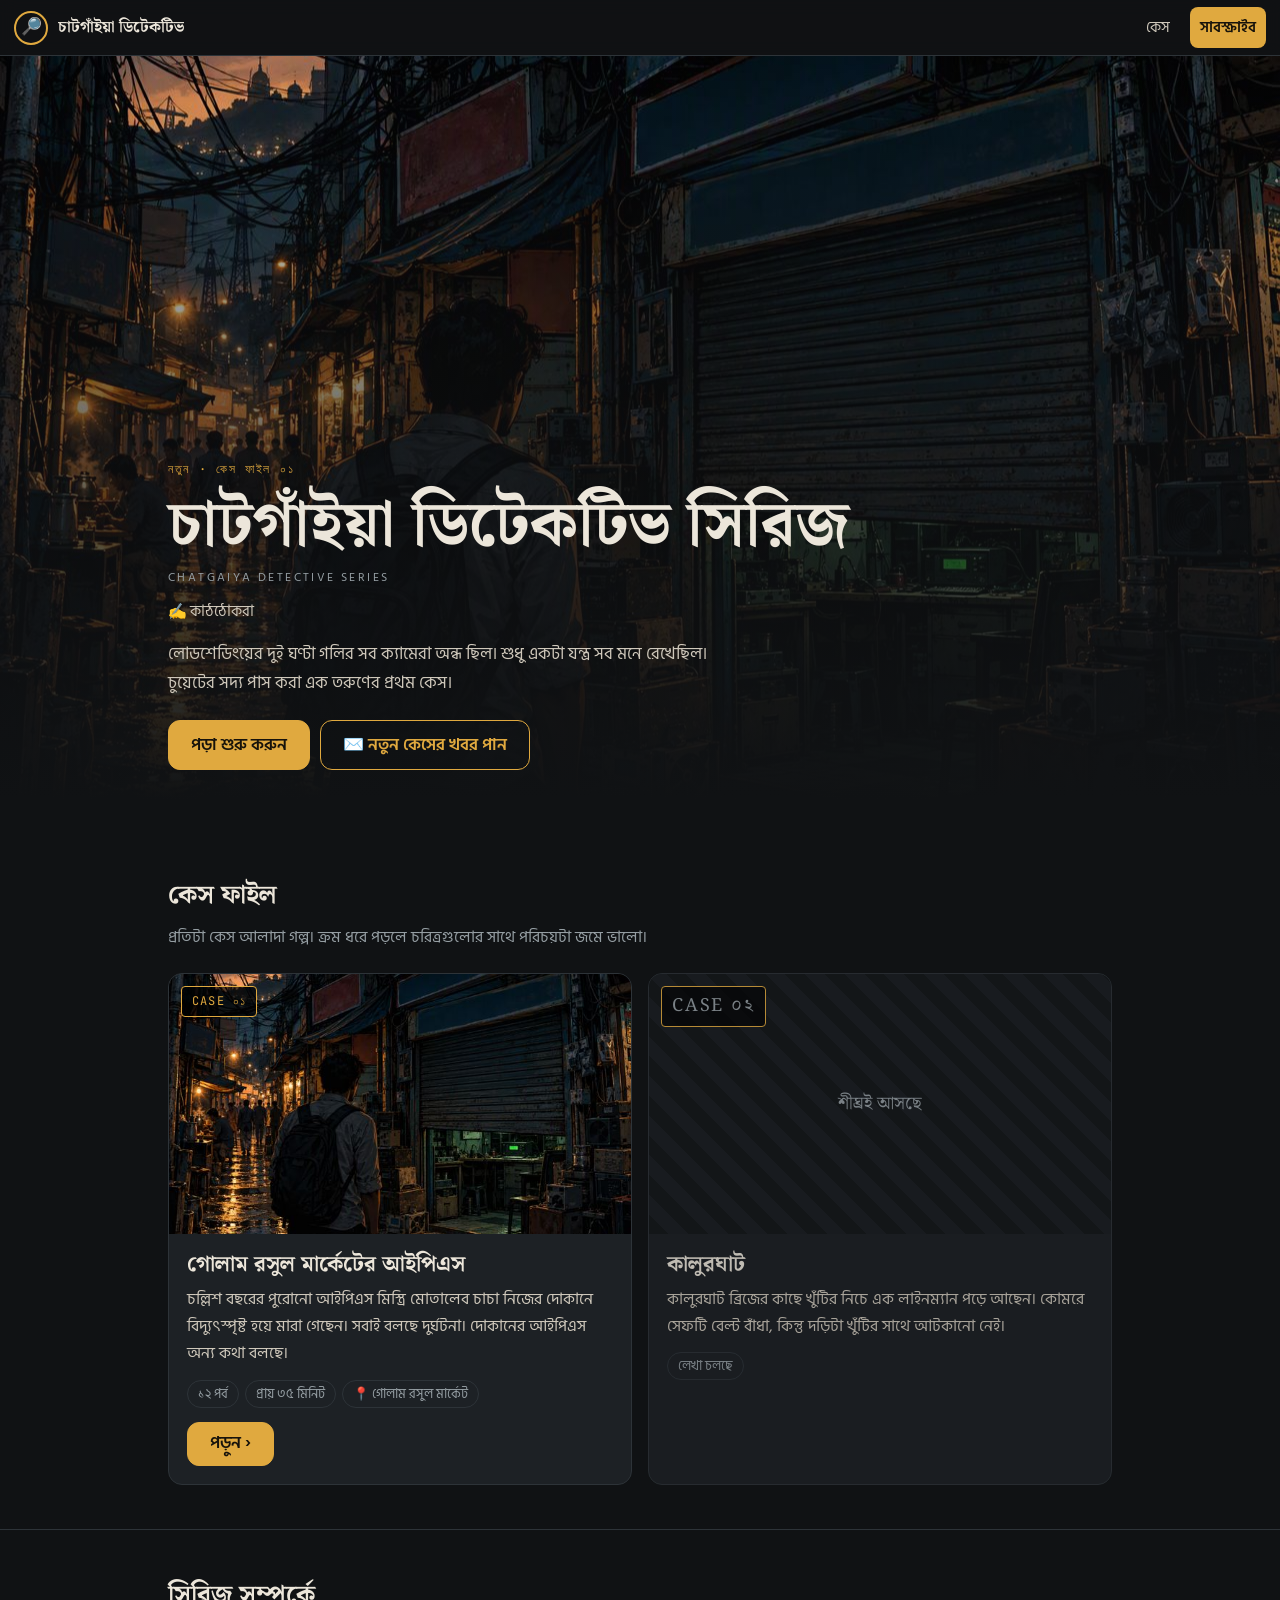
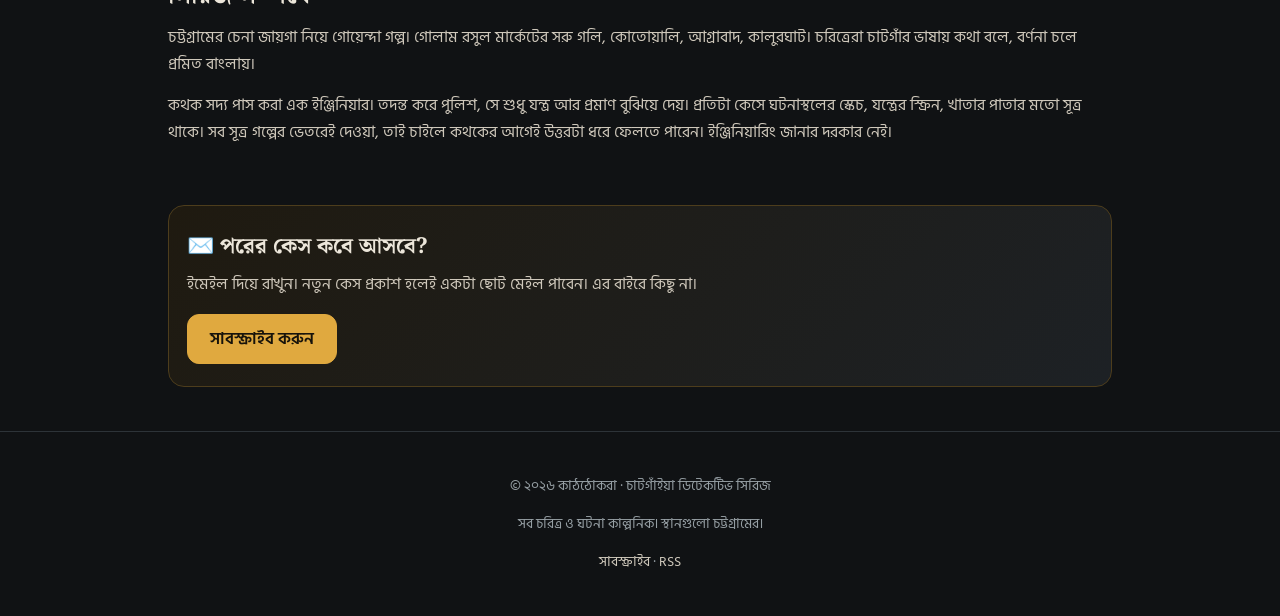
==== commit 3a4daa10: "Update index.html" ====
--- a/index.html
+++ b/index.html
@@ -68,7 +68,6 @@
   <p>© <span class="yr">২০২৬</span> কাঠঠোকরা · চাটগাঁইয়া ডিটেকটিভ সিরিজ</p>
   <p>সব চরিত্র ও ঘটনা কাল্পনিক। স্থানগুলো চট্টগ্রামের।</p>
   <p><a href="subscribe.html">সাবস্ক্রাইব</a> · <a href="feed.xml">RSS</a><span id="fbLink"></span></p>
-  <p class="code">E07 OVERLOAD · 11:42 · DAY-1</p>
 </footer>
 <script src="assets/js/config.js"></script>
 <script src="assets/js/home.js"></script>
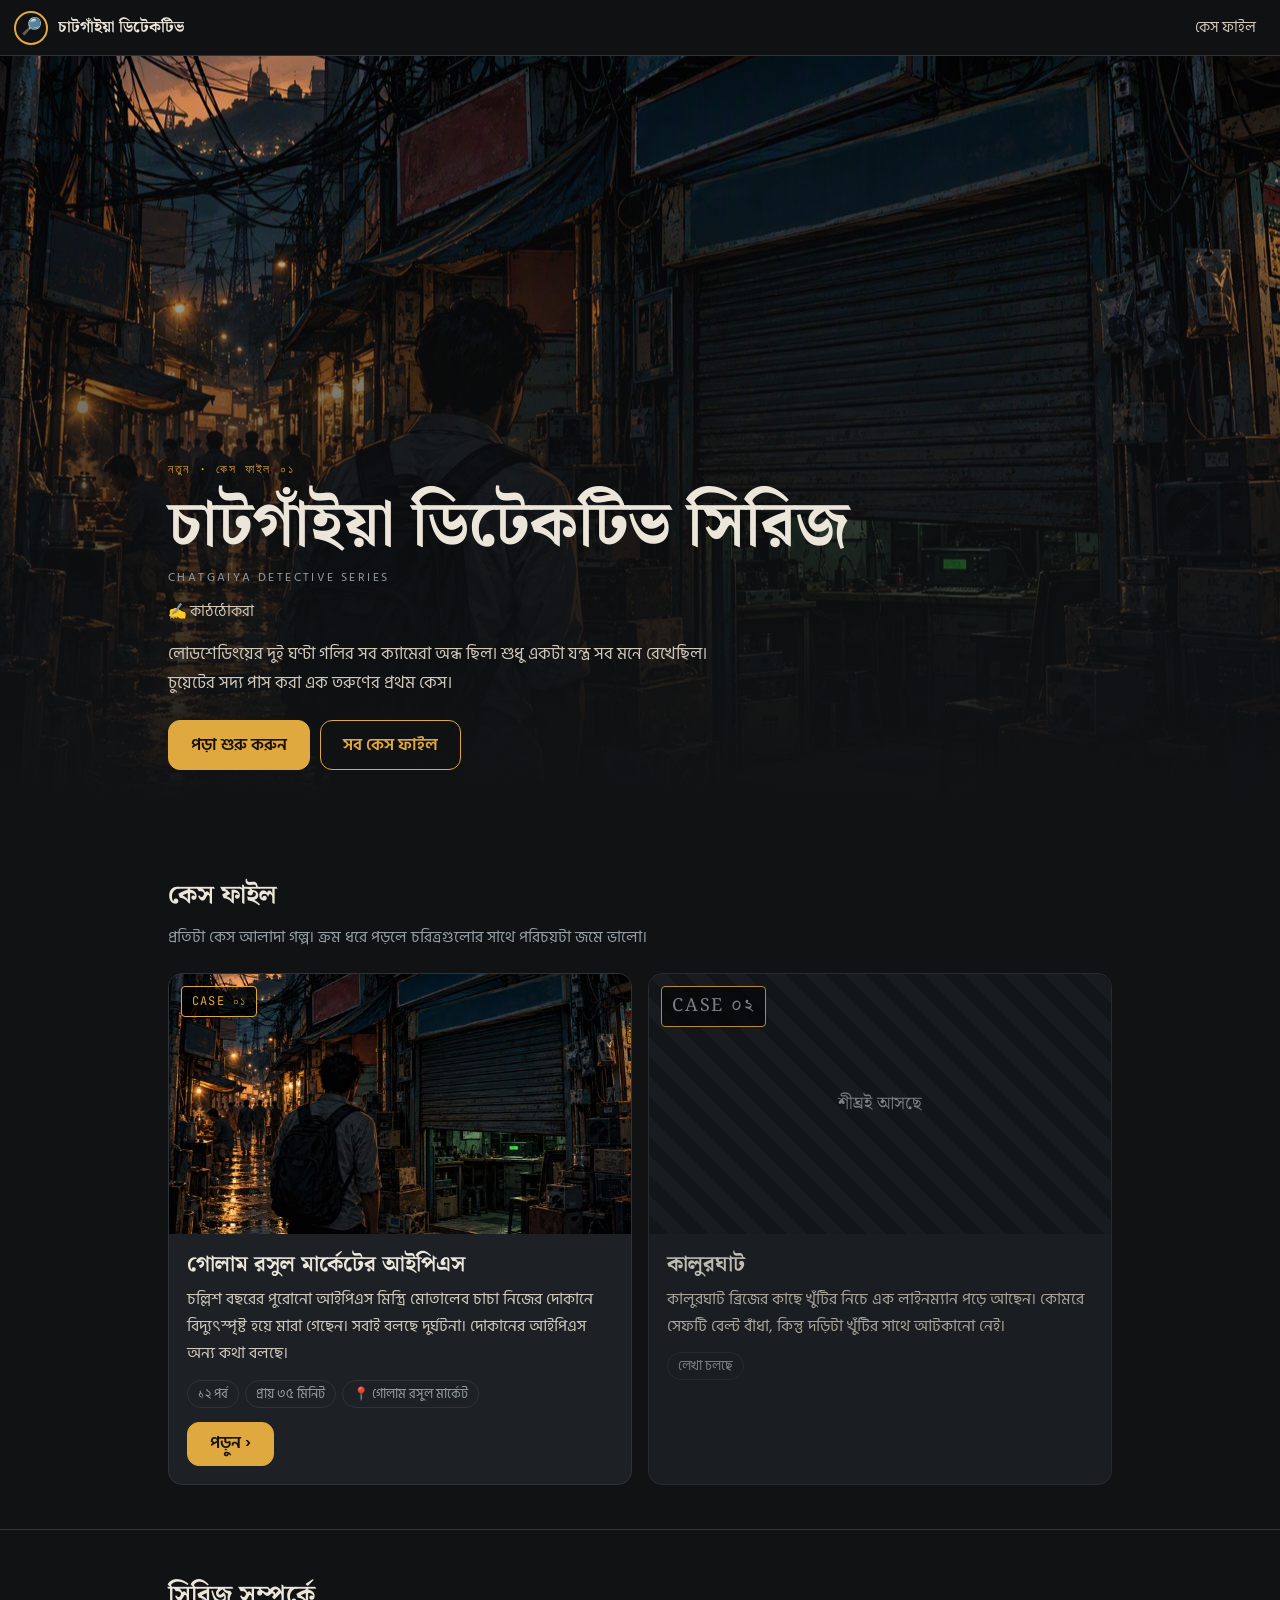
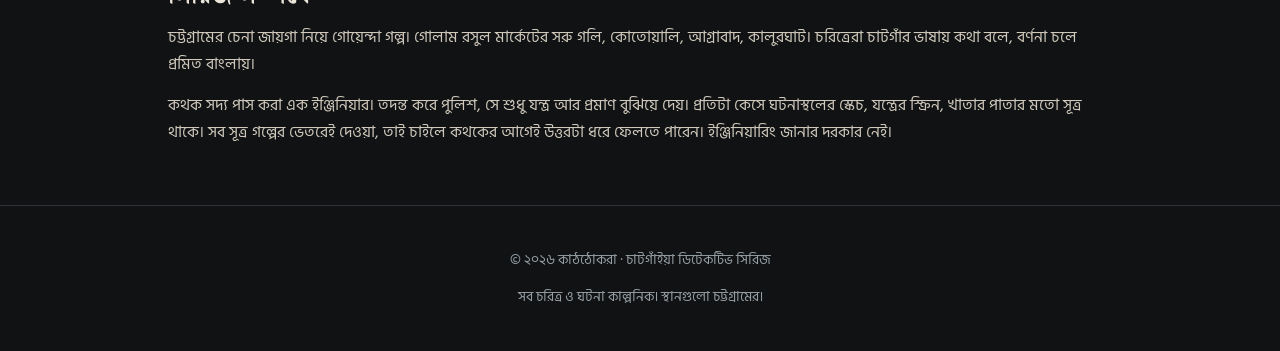
==== commit bf886bb7: "Add files via upload" ====
--- a/index.html
+++ b/index.html
@@ -9,7 +9,6 @@
 <link rel="preconnect" href="https://fonts.gstatic.com" crossorigin>
 <link href="https://fonts.googleapis.com/css2?family=Hind+Siliguri:wght@400;600;700&family=JetBrains+Mono:wght@400;600&family=Noto+Serif+Bengali:wght@600;700&display=swap" rel="stylesheet">
 <link rel="stylesheet" href="assets/css/style.css">
-<link rel="alternate" type="application/rss+xml" title="চাটগাঁইয়া ডিটেকটিভ সিরিজ" href="feed.xml">
 <title>চাটগাঁইয়া ডিটেকটিভ সিরিজ | কাঠঠোকরা</title>
 <meta name="description" content="চট্টগ্রামের পটভূমিতে বাংলা গোয়েন্দা গল্প। লিখছেন কাঠঠোকরা।">
 <meta property="og:title" content="চাটগাঁইয়া ডিটেকটিভ সিরিজ">
@@ -19,8 +18,7 @@
 <body>
 <header class="top">
   <a class="brand" href="index.html"><span class="mark">🔎</span><b>চাটগাঁইয়া ডিটেকটিভ</b></a>
-  <a class="link" href="index.html#cases">কেস</a>
-  <a class="link cta" href="subscribe.html">সাবস্ক্রাইব</a>
+  <a class="link" href="#cases">কেস ফাইল</a>
 </header>
 
 <section class="hero" style="background-image:url('stories/case-01/cover.jpg')">
@@ -32,7 +30,7 @@
     <p class="lead">লোডশেডিংয়ের দুই ঘণ্টা গলির সব ক্যামেরা অন্ধ ছিল। শুধু একটা যন্ত্র সব মনে রেখেছিল। চুয়েটের সদ্য পাস করা এক তরুণের প্রথম কেস।</p>
     <div class="btns">
       <a class="btn" href="read.html?case=case-01">পড়া শুরু করুন</a>
-      <a class="btn ghost" href="subscribe.html">✉️ নতুন কেসের খবর পান</a>
+      <a class="btn ghost" href="#cases">সব কেস ফাইল</a>
     </div>
   </div>
 </section>
@@ -54,20 +52,10 @@
   </div>
 </section>
 
-<section class="sec" style="padding-top:0">
-  <div class="wrap">
-    <div class="sub-box">
-      <h3>✉️ পরের কেস কবে আসবে?</h3>
-      <p>ইমেইল দিয়ে রাখুন। নতুন কেস প্রকাশ হলেই একটা ছোট মেইল পাবেন। এর বাইরে কিছু না।</p>
-      <a class="btn" href="subscribe.html">সাবস্ক্রাইব করুন</a>
-    </div>
-  </div>
-</section>
-
 <footer class="foot">
   <p>© <span class="yr">২০২৬</span> কাঠঠোকরা · চাটগাঁইয়া ডিটেকটিভ সিরিজ</p>
   <p>সব চরিত্র ও ঘটনা কাল্পনিক। স্থানগুলো চট্টগ্রামের।</p>
-  <p><a href="subscribe.html">সাবস্ক্রাইব</a> · <a href="feed.xml">RSS</a><span id="fbLink"></span></p>
+  <p id="fbLink"></p>
 </footer>
 <script src="assets/js/config.js"></script>
 <script src="assets/js/home.js"></script>
--- a/assets/css/style.css
+++ b/assets/css/style.css
@@ -3,7 +3,6 @@
   --bg: #101214; --bg2: #171a1d; --card: #1d2125; --line: #2d3338;
   --text: #ece6da; --soft: #cfc8bb; --muted: #959ea3;
   --gold: #e0a93f; --rust: #c4553a; --green: #7dffa8;
-  --paper: #f6f1e6; --ink: #24201b;
   --head: "Noto Serif Bengali", "Nirmala UI", serif;
   --body: "Hind Siliguri", "Noto Sans Bengali", "Nirmala UI", sans-serif;
   --mono: "JetBrains Mono", ui-monospace, "Courier New", monospace;
@@ -17,6 +16,7 @@
 a { color: var(--gold); text-decoration: none; }
 img { max-width: 100%; display: block; }
 button { font-family: inherit; }
+code { font-family: var(--mono); font-size: .9em; }
 .wrap { max-width: 980px; margin: 0 auto; padding: 0 18px; }
 
 /* ---------- Header ---------- */
@@ -30,7 +30,6 @@
 .mark { flex: none; width: 34px; height: 34px; border-radius: 50%; border: 2px solid var(--gold); display: grid; place-items: center; font-size: 17px; }
 .brand b { font-family: var(--head); font-size: 16px; white-space: nowrap; overflow: hidden; text-overflow: ellipsis; }
 .top .link { color: var(--soft); font-size: 15px; padding: 8px 10px; border-radius: 8px; white-space: nowrap; }
-.top .link.cta { background: var(--gold); color: #17130b; font-weight: 600; }
 .icon-btn { flex: none; width: 42px; height: 42px; border-radius: 10px; border: 1px solid var(--line); background: var(--card); color: var(--text); font-size: 17px; cursor: pointer; }
 
 /* ---------- Home ---------- */
@@ -68,28 +67,14 @@
 .case .resume-line { margin-top: 10px; font-size: 14px; color: var(--green); }
 
 .about p { color: var(--soft); margin: 0 0 14px; }
-.sub-box { background: linear-gradient(135deg, #1f1a10, #1d2125); border: 1px solid #4d3d1c; border-radius: 16px; padding: 22px 18px; }
-.sub-box h3 { font-family: var(--head); margin: 0 0 6px; font-size: 22px; }
-.sub-box p { color: var(--soft); margin: 0 0 16px; }
 
 .foot { border-top: 1px solid var(--line); padding: 28px 18px calc(28px + var(--safe)); text-align: center; color: var(--muted); font-size: 14px; }
 .foot .code { font-family: var(--mono); color: var(--green); font-size: 12px; letter-spacing: .1em; }
 .foot a { color: var(--soft); }
 
-/* ---------- Subscribe page ---------- */
-.form-card { background: var(--card); border: 1px solid var(--line); border-radius: 16px; padding: 22px 18px; }
-.form-card label { display: block; font-size: 15px; color: var(--soft); margin-bottom: 8px; }
-.form-card input[type=email] { width: 100%; min-height: 52px; border-radius: 12px; border: 1px solid #3a4248; background: #0f1113; color: var(--text); padding: 0 14px; font-size: 17px; font-family: var(--body); margin-bottom: 12px; }
-.form-card input:focus { outline: 2px solid var(--gold); border-color: transparent; }
-.note { font-size: 14px; color: var(--muted); margin-top: 12px; }
-.ok { display: none; background: #12291b; border: 1px solid #2f6b45; color: #bdf5cf; border-radius: 12px; padding: 14px; margin-top: 12px; }
-.warn { background: #2b2412; border: 1px solid #6b5520; color: #f0dca8; border-radius: 12px; padding: 14px; font-size: 15px; }
-.perks { list-style: none; padding: 0; margin: 18px 0 0; display: grid; gap: 10px; }
-.perks li { display: flex; gap: 10px; color: var(--soft); }
-
 /* ---------- Reader ---------- */
 body.reader { padding-bottom: calc(var(--bar) + var(--safe)); }
-.progress { position: fixed; top: 56px; left: 0; right: 0; height: 3px; z-index: 41; background: transparent; }
+.progress { position: fixed; top: 56px; left: 0; right: 0; height: 3px; z-index: 41; }
 .progress i { display: block; height: 100%; width: 0; background: var(--gold); transition: width .15s; }
 .page { max-width: 680px; margin: 0 auto; padding: 22px 20px 40px; }
 
@@ -124,7 +109,7 @@
 .pause { margin: 26px 0; border: 2px dashed var(--gold); border-radius: 12px; padding: 14px 16px; color: var(--gold); font-size: 16px; display: flex; gap: 10px; }
 
 /* Clue cards */
-.clue { margin: 24px -6px 28px; background: #f4eddd; color: var(--ink); border-radius: 14px; overflow: hidden; box-shadow: 0 8px 24px rgba(0,0,0,.35); }
+.clue { margin: 24px -6px 28px; background: #f4eddd; color: #24201b; border-radius: 14px; overflow: hidden; box-shadow: 0 8px 24px rgba(0,0,0,.35); }
 .clue-h { display: flex; align-items: center; gap: 10px; padding: 12px 14px; background: #2a2622; color: #fff; }
 .clue-h .ic { font-size: 20px; }
 .clue-h b { flex: 1; font-size: 16px; line-height: 1.35; }
@@ -133,7 +118,7 @@
 .screen { background: #0c1a12; color: var(--green); font-family: var(--mono); font-size: 13px; line-height: 1.75; padding: 12px 14px; border-radius: 8px; border: 2px solid #2b3a30; overflow-x: auto; white-space: pre; }
 .screen mark { background: rgba(255,214,90,.22); color: #ffe48a; border-radius: 3px; padding: 0 2px; }
 .legend { display: grid; grid-template-columns: auto 1fr; gap: 4px 12px; margin-top: 12px; font-size: 14px; }
-.legend code { font-family: var(--mono); font-size: 12.5px; background: #e5dcc8; padding: 1px 6px; border-radius: 4px; align-self: start; }
+.legend code { font-size: 12.5px; background: #e5dcc8; padding: 1px 6px; border-radius: 4px; align-self: start; }
 .look { margin: 0; padding: 12px 14px; background: #fff6d8; border-top: 1px solid #e3d3a4; font-size: 15px; display: flex; gap: 8px; line-height: 1.6; }
 .look::before { content: "🔍"; }
 .clue svg { width: 100%; height: auto; display: block; font-family: var(--body); }
@@ -148,7 +133,6 @@
 .clue tr.hl td { background: #f8d9cb; font-weight: 600; }
 .clue .cap { font-weight: 700; margin-bottom: 8px; font-size: 15px; }
 .tscroll { overflow-x: auto; }
-/* table → stacked cards on narrow phones */
 @media (max-width: 520px) {
   .clue table.stack thead { display: none; }
   .clue table.stack, .clue table.stack tbody, .clue table.stack tr, .clue table.stack td { display: block; width: 100%; }
@@ -158,7 +142,6 @@
   .clue table.stack td:first-child { padding-top: 10px; } .clue table.stack td:last-child { padding-bottom: 10px; }
   .clue table.stack.two td { grid-template-columns: 1fr; gap: 0; }
 }
-/* timeline */
 .tl { font-size: 13px; }
 .tl-row { display: grid; grid-template-columns: 86px 1fr; align-items: center; gap: 8px; margin-bottom: 10px; }
 .tl-bar { position: relative; height: 26px; background: #4d8a5c; border-radius: 4px; overflow: hidden; }
@@ -226,7 +209,6 @@
 body.paper .text.diary { background: #e9eef5; border-color: #c9d5e3; }
 body.paper .text.diary::before { color: #3d6694; }
 body.paper .sms div { background: #dbe7f7; color: #13233a; }
-body.paper .icon-btn { background: #fffaf0; }
 
 @media (min-width: 760px) {
   .cases { grid-template-columns: 1fr 1fr; }
